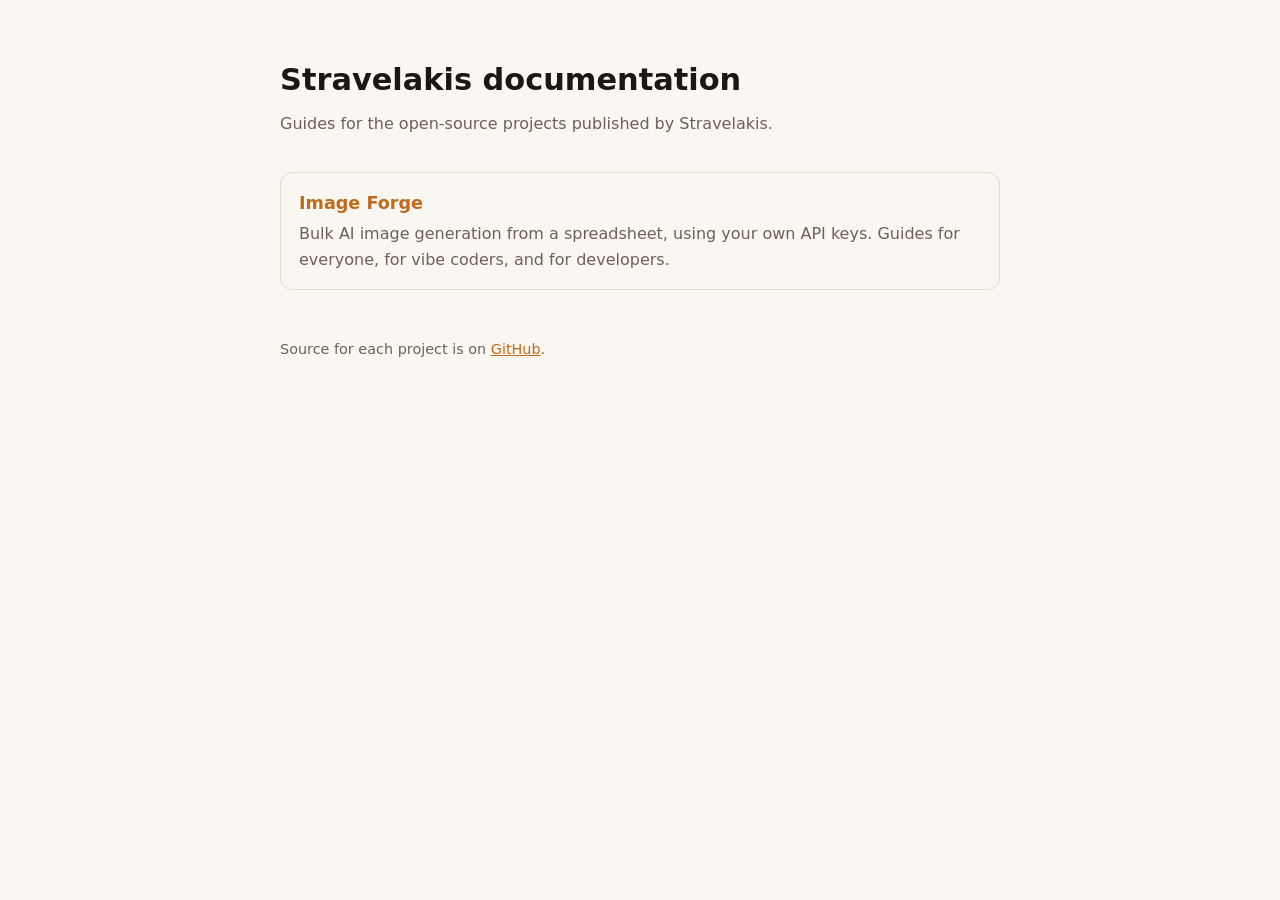
==== index.html @ 4fee91fc "Organisation site: docs.stravelakis.com for every project's documentation Co-Authored-By: Claude Opu" ====
<!doctype html>
<html lang="en">
<head>
  <meta charset="utf-8">
  <meta name="viewport" content="width=device-width, initial-scale=1">
  <title>Stravelakis — documentation</title>
  <meta name="description" content="Documentation for Stravelakis open-source projects.">
  <style>
    :root { color-scheme: light dark; --ink:#1b1712; --paper:#faf7f2; --line:#e3dccf; --accent:#c26a1c; --muted:#6b6254; }
    @media (prefers-color-scheme: dark) { :root { --ink:#efe7da; --paper:#15120e; --line:#2e2820; --accent:#f2a33c; --muted:#a39884; } }
    body { margin:0; font:16px/1.6 system-ui, -apple-system, "Segoe UI", sans-serif; color:var(--ink); background:var(--paper); }
    main { max-width:720px; margin:0 auto; padding:56px 22px 80px; }
    h1 { font-size:1.9rem; margin:0 0 6px; }
    p.lead { color:var(--muted); margin:0 0 36px; }
    a { color:var(--accent); }
    ul { list-style:none; padding:0; margin:0; }
    li { border:1px solid var(--line); border-radius:12px; padding:16px 18px; margin:0 0 12px; }
    li a.name { font-weight:650; font-size:1.1rem; text-decoration:none; }
    li p { margin:4px 0 0; color:var(--muted); }
    footer { margin-top:48px; color:var(--muted); font-size:.9rem; }
  </style>
</head>
<body>
  <main>
    <h1>Stravelakis documentation</h1>
    <p class="lead">Guides for the open-source projects published by Stravelakis.</p>
    <ul>
      <li>
        <a class="name" href="/image-forge/">Image Forge</a>
        <p>Bulk AI image generation from a spreadsheet, using your own API keys. Guides for everyone, for vibe coders, and for developers.</p>
      </li>
    </ul>
    <footer>Source for each project is on <a href="https://github.com/Stravelakis">GitHub</a>.</footer>
  </main>
</body>
</html>
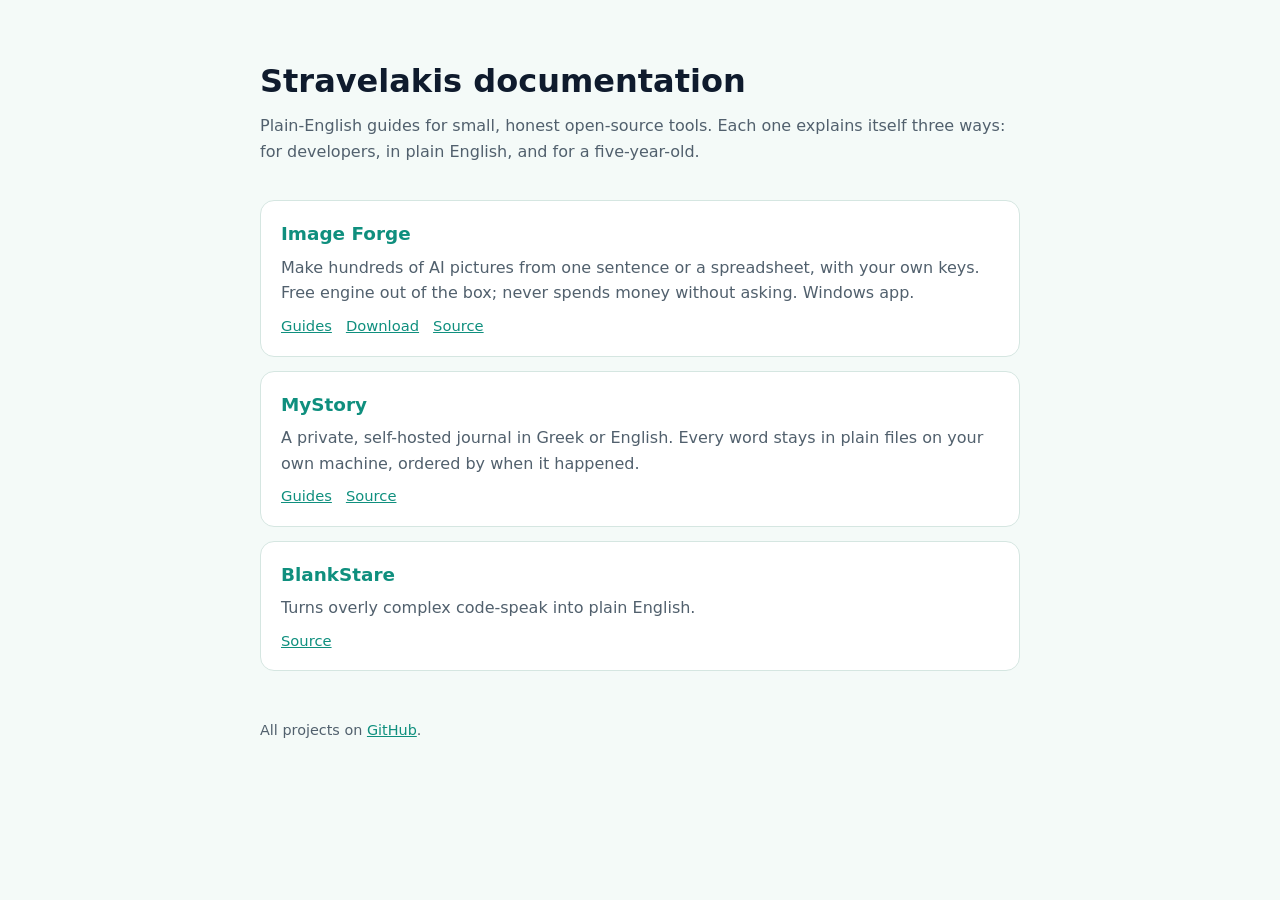
==== commit 76c48bee: "Landing page: every project, share card, favicon, metadata Co-Authored-By: Claude Opus 5.5 <noreply@" ====
--- a/index.html
+++ b/index.html
@@ -3,34 +3,60 @@
 <head>
   <meta charset="utf-8">
   <meta name="viewport" content="width=device-width, initial-scale=1">
-  <title>Stravelakis — documentation</title>
-  <meta name="description" content="Documentation for Stravelakis open-source projects.">
+  <title>Stravelakis documentation</title>
+  <meta name="description" content="Plain-English guides for the open-source projects published by Stravelakis: Image Forge, MyStory and more.">
+  <link rel="canonical" href="https://docs.stravelakis.com/">
+  <link rel="icon" href="/favicon.svg" type="image/svg+xml">
+  <meta name="theme-color" content="#0f1b2d">
+  <meta property="og:type" content="website">
+  <meta property="og:site_name" content="Stravelakis documentation">
+  <meta property="og:title" content="Stravelakis documentation">
+  <meta property="og:description" content="Plain-English guides for small, honest open-source tools.">
+  <meta property="og:url" content="https://docs.stravelakis.com/">
+  <meta property="og:image" content="https://docs.stravelakis.com/og-image.png">
+  <meta property="og:image:width" content="1200">
+  <meta property="og:image:height" content="630">
+  <meta name="twitter:card" content="summary_large_image">
+  <meta name="twitter:image" content="https://docs.stravelakis.com/og-image.png">
   <style>
-    :root { color-scheme: light dark; --ink:#1b1712; --paper:#faf7f2; --line:#e3dccf; --accent:#c26a1c; --muted:#6b6254; }
-    @media (prefers-color-scheme: dark) { :root { --ink:#efe7da; --paper:#15120e; --line:#2e2820; --accent:#f2a33c; --muted:#a39884; } }
+    :root { color-scheme: light dark; --ink:#0f1b2d; --paper:#f4faf8; --card:#ffffff; --line:#d5e6e1; --accent:#0f8f7e; --muted:#51606d; }
+    @media (prefers-color-scheme: dark) { :root { --ink:#e8f6f3; --paper:#0f1b2d; --card:#14253a; --line:#23405a; --accent:#2dd4bf; --muted:#9fb3c2; } }
     body { margin:0; font:16px/1.6 system-ui, -apple-system, "Segoe UI", sans-serif; color:var(--ink); background:var(--paper); }
-    main { max-width:720px; margin:0 auto; padding:56px 22px 80px; }
-    h1 { font-size:1.9rem; margin:0 0 6px; }
+    main { max-width:760px; margin:0 auto; padding:56px 16px 80px; }
+    h1 { font-size:2rem; margin:0 0 6px; }
     p.lead { color:var(--muted); margin:0 0 36px; }
     a { color:var(--accent); }
     ul { list-style:none; padding:0; margin:0; }
-    li { border:1px solid var(--line); border-radius:12px; padding:16px 18px; margin:0 0 12px; }
-    li a.name { font-weight:650; font-size:1.1rem; text-decoration:none; }
-    li p { margin:4px 0 0; color:var(--muted); }
+    li { background:var(--card); border:1px solid var(--line); border-radius:14px; padding:18px 20px; margin:0 0 14px; }
+    li a.name { font-weight:650; font-size:1.15rem; text-decoration:none; }
+    li p { margin:6px 0 0; color:var(--muted); }
+    li .links { margin-top:8px; font-size:.92rem; }
+    li .links a { margin-right:14px; }
     footer { margin-top:48px; color:var(--muted); font-size:.9rem; }
   </style>
 </head>
 <body>
   <main>
     <h1>Stravelakis documentation</h1>
-    <p class="lead">Guides for the open-source projects published by Stravelakis.</p>
+    <p class="lead">Plain-English guides for small, honest open-source tools. Each one explains itself three ways: for developers, in plain English, and for a five-year-old.</p>
     <ul>
       <li>
         <a class="name" href="/image-forge/">Image Forge</a>
-        <p>Bulk AI image generation from a spreadsheet, using your own API keys. Guides for everyone, for vibe coders, and for developers.</p>
+        <p>Make hundreds of AI pictures from one sentence or a spreadsheet, with your own keys. Free engine out of the box; never spends money without asking. Windows app.</p>
+        <div class="links"><a href="/image-forge/">Guides</a><a href="https://github.com/Stravelakis/image-forge/releases/latest">Download</a><a href="https://github.com/Stravelakis/image-forge">Source</a></div>
+      </li>
+      <li>
+        <a class="name" href="/mystory/">MyStory</a>
+        <p>A private, self-hosted journal in Greek or English. Every word stays in plain files on your own machine, ordered by when it happened.</p>
+        <div class="links"><a href="/mystory/">Guides</a><a href="https://github.com/Stravelakis/mystory">Source</a></div>
+      </li>
+      <li>
+        <a class="name" href="https://github.com/Stravelakis/BlankStare-Dev-English-to-English">BlankStare</a>
+        <p>Turns overly complex code-speak into plain English.</p>
+        <div class="links"><a href="https://github.com/Stravelakis/BlankStare-Dev-English-to-English">Source</a></div>
       </li>
     </ul>
-    <footer>Source for each project is on <a href="https://github.com/Stravelakis">GitHub</a>.</footer>
+    <footer>All projects on <a href="https://github.com/Stravelakis">GitHub</a>.</footer>
   </main>
 </body>
 </html>
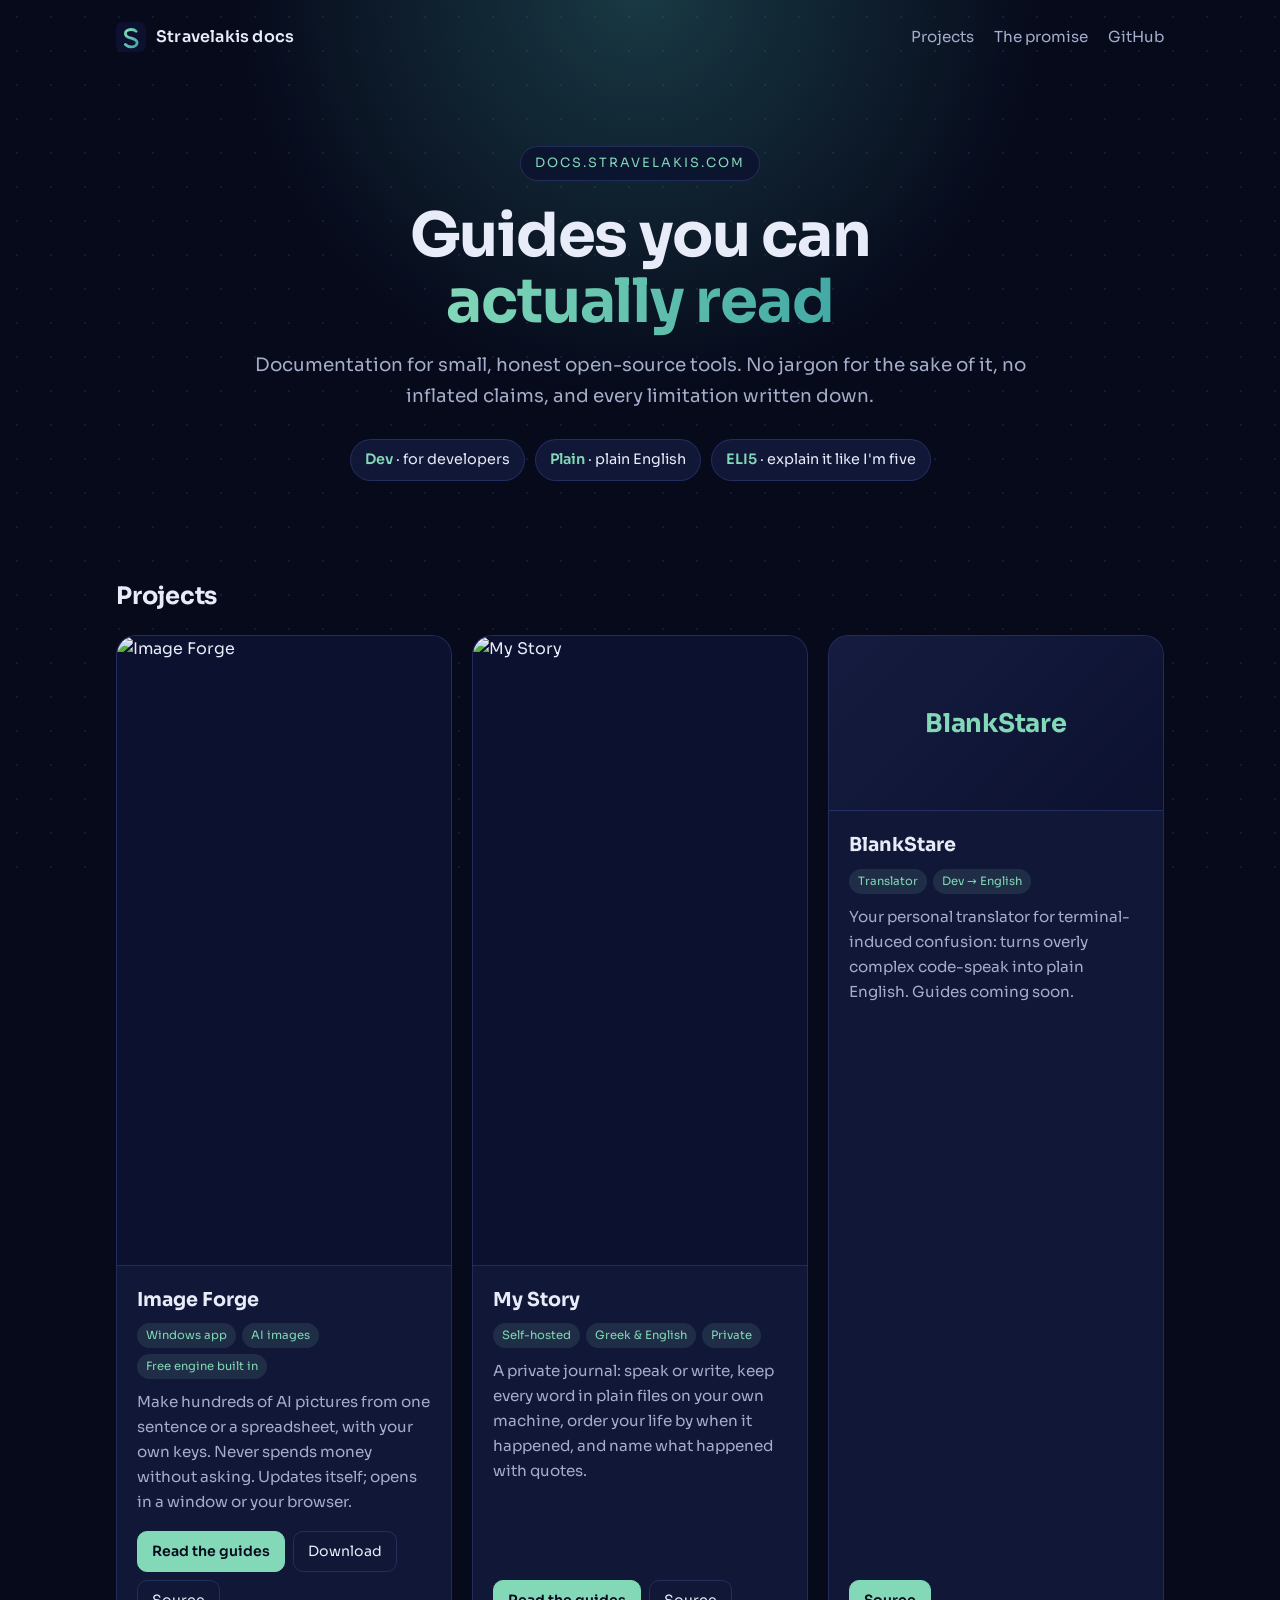
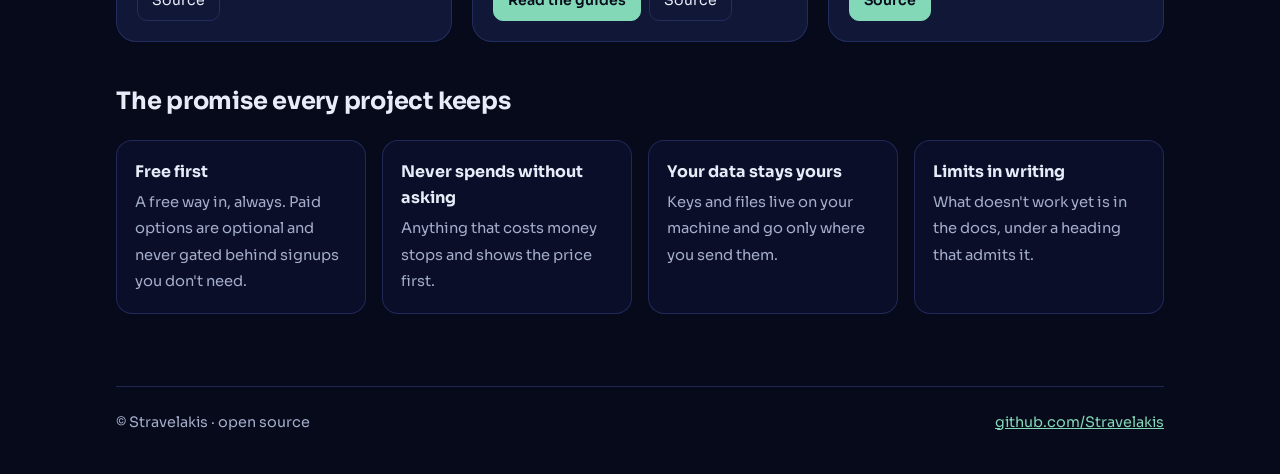
==== commit 6528c46a: "Landing page redesign: docs-theme palette, Sora, dot field, project cards with share images Co-Autho" ====
--- a/index.html
+++ b/index.html
@@ -4,10 +4,11 @@
   <meta charset="utf-8">
   <meta name="viewport" content="width=device-width, initial-scale=1">
   <title>Stravelakis documentation</title>
-  <meta name="description" content="Plain-English guides for the open-source projects published by Stravelakis: Image Forge, MyStory and more.">
+  <meta name="description" content="Plain-English guides for small, honest open-source tools by Stravelakis: Image Forge, My Story and BlankStare. Every guide in three reading levels.">
   <link rel="canonical" href="https://docs.stravelakis.com/">
   <link rel="icon" href="/favicon.svg" type="image/svg+xml">
-  <meta name="theme-color" content="#0f1b2d">
+  <meta name="theme-color" content="#070a1b">
+  <meta name="author" content="Stravelakis">
   <meta property="og:type" content="website">
   <meta property="og:site_name" content="Stravelakis documentation">
   <meta property="og:title" content="Stravelakis documentation">
@@ -16,47 +17,188 @@
   <meta property="og:image" content="https://docs.stravelakis.com/og-image.png">
   <meta property="og:image:width" content="1200">
   <meta property="og:image:height" content="630">
+  <meta property="og:image:alt" content="Stravelakis documentation: plain-English guides for small, honest open-source tools">
   <meta name="twitter:card" content="summary_large_image">
+  <meta name="twitter:title" content="Stravelakis documentation">
+  <meta name="twitter:description" content="Plain-English guides for small, honest open-source tools.">
   <meta name="twitter:image" content="https://docs.stravelakis.com/og-image.png">
+  <script type="application/ld+json">
+  {"@context":"https://schema.org","@type":"WebSite","name":"Stravelakis documentation","url":"https://docs.stravelakis.com/","publisher":{"@type":"Person","name":"Stravelakis","url":"https://github.com/Stravelakis"}}
+  </script>
+  <link rel="preconnect" href="https://fonts.googleapis.com">
+  <link rel="preconnect" href="https://fonts.gstatic.com" crossorigin>
+  <link href="https://fonts.googleapis.com/css2?family=Sora:wght@400;500;600;700&display=swap" rel="stylesheet">
   <style>
-    :root { color-scheme: light dark; --ink:#0f1b2d; --paper:#f4faf8; --card:#ffffff; --line:#d5e6e1; --accent:#0f8f7e; --muted:#51606d; }
-    @media (prefers-color-scheme: dark) { :root { --ink:#e8f6f3; --paper:#0f1b2d; --card:#14253a; --line:#23405a; --accent:#2dd4bf; --muted:#9fb3c2; } }
-    body { margin:0; font:16px/1.6 system-ui, -apple-system, "Segoe UI", sans-serif; color:var(--ink); background:var(--paper); }
-    main { max-width:760px; margin:0 auto; padding:56px 16px 80px; }
-    h1 { font-size:2rem; margin:0 0 6px; }
-    p.lead { color:var(--muted); margin:0 0 36px; }
+    :root {
+      --navy-950:#070a1b; --navy-900:#0c1130; --navy-800:#151c3f; --navy-500:#344080;
+      --teal-500:#42a9a4; --mint-400:#82d8b7;
+      --bg:var(--navy-950); --text:#e8ecf8; --dim:#a4adca;
+      --surface:color-mix(in srgb, var(--navy-800) 78%, transparent);
+      --border:color-mix(in srgb, var(--navy-500) 55%, transparent);
+      --accent:var(--mint-400);
+      --ease:cubic-bezier(.22,1,.36,1);
+      color-scheme: dark;
+    }
+    *,*::before,*::after { box-sizing:border-box; }
+    html,body { margin:0; }
+    body { background:var(--bg); color:var(--text); font:16px/1.65 "Sora", system-ui, -apple-system, "Segoe UI", sans-serif; -webkit-font-smoothing:antialiased; overflow-x:hidden; }
     a { color:var(--accent); }
-    ul { list-style:none; padding:0; margin:0; }
-    li { background:var(--card); border:1px solid var(--line); border-radius:14px; padding:18px 20px; margin:0 0 14px; }
-    li a.name { font-weight:650; font-size:1.15rem; text-decoration:none; }
-    li p { margin:6px 0 0; color:var(--muted); }
-    li .links { margin-top:8px; font-size:.92rem; }
-    li .links a { margin-right:14px; }
-    footer { margin-top:48px; color:var(--muted); font-size:.9rem; }
+    #dots { position:fixed; inset:0; width:100%; height:100%; z-index:0; pointer-events:none; }
+    .glow { position:fixed; width:820px; height:820px; left:50%; top:-420px; transform:translateX(-50%); background:radial-gradient(closest-side, color-mix(in srgb, var(--teal-500) 30%, transparent), transparent); z-index:0; pointer-events:none; }
+    .wrap { position:relative; z-index:1; max-width:1080px; margin:0 auto; padding:0 16px; }
+    header.top { display:flex; align-items:center; justify-content:space-between; padding:22px 0; }
+    .brand { display:flex; align-items:center; gap:10px; color:var(--text); text-decoration:none; font-weight:600; letter-spacing:.2px; }
+    .brand img { width:30px; height:30px; }
+    .top nav a { color:var(--dim); text-decoration:none; margin-left:20px; font-size:.95rem; }
+    .top nav a:hover { color:var(--text); }
+
+    .hero { text-align:center; padding:72px 0 56px; }
+    .eyebrow { display:inline-block; padding:6px 14px; border:1px solid var(--border); border-radius:999px; color:var(--accent); font-size:.8rem; letter-spacing:2px; text-transform:uppercase; background:color-mix(in srgb, var(--navy-900) 70%, transparent); }
+    h1 { font-size:clamp(2.2rem, 6vw, 3.8rem); line-height:1.08; margin:22px auto 16px; max-width:15ch; font-weight:700; letter-spacing:-.02em; }
+    h1 span { background:linear-gradient(90deg, var(--mint-400), var(--teal-500)); -webkit-background-clip:text; background-clip:text; color:transparent; }
+    .lead { color:var(--dim); font-size:1.15rem; max-width:60ch; margin:0 auto; }
+    .levels { display:flex; justify-content:center; flex-wrap:wrap; gap:10px; margin-top:28px; }
+    .levels span { padding:8px 14px; border-radius:999px; background:var(--surface); border:1px solid var(--border); font-size:.9rem; }
+    .levels b { color:var(--accent); font-weight:600; }
+
+    h2 { font-size:1.5rem; margin:40px 0 18px; letter-spacing:-.01em; }
+    .grid { display:grid; grid-template-columns:repeat(auto-fill, minmax(300px, 1fr)); gap:20px; }
+    .card { display:flex; flex-direction:column; background:var(--surface); border:1px solid var(--border); border-radius:20px; overflow:hidden; backdrop-filter:blur(6px); transition:transform .35s var(--ease), border-color .35s var(--ease), box-shadow .35s var(--ease); }
+    .card:hover { transform:translateY(-4px); border-color:color-mix(in srgb, var(--mint-400) 55%, transparent); box-shadow:0 18px 50px -20px color-mix(in srgb, var(--mint-400) 35%, transparent); }
+    .card .shot { aspect-ratio:1200/630; width:100%; display:block; object-fit:cover; background:var(--navy-900); border-bottom:1px solid var(--border); }
+    .card .ph { aspect-ratio:1200/630; display:grid; place-items:center; background:linear-gradient(135deg, var(--navy-800), var(--navy-900)); border-bottom:1px solid var(--border); font-size:1.6rem; font-weight:700; color:var(--accent); letter-spacing:-.01em; }
+    .card .body { padding:18px 20px 20px; display:flex; flex-direction:column; flex:1; }
+    .card h3 { margin:0; font-size:1.2rem; }
+    .card h3 a { color:var(--text); text-decoration:none; }
+    .card h3 a::after { content:""; position:absolute; inset:0; }
+    .card { position:relative; }
+    .tags { display:flex; flex-wrap:wrap; gap:6px; margin:8px 0 10px; }
+    .tags span { font-size:.72rem; padding:3px 9px; border-radius:999px; background:color-mix(in srgb, var(--mint-400) 12%, transparent); color:var(--accent); }
+    .card p { color:var(--dim); margin:0 0 16px; font-size:.95rem; flex:1; }
+    .links { display:flex; flex-wrap:wrap; gap:8px; position:relative; z-index:2; }
+    .btn { display:inline-block; padding:8px 14px; border-radius:10px; font-size:.88rem; text-decoration:none; border:1px solid var(--border); color:var(--text); transition:background .2s, border-color .2s; }
+    .btn:hover { border-color:var(--accent); }
+    .btn.primary { background:var(--accent); color:var(--navy-950); border-color:var(--accent); font-weight:600; }
+    .btn.primary:hover { background:#9be6c7; }
+
+    .promises { display:grid; grid-template-columns:repeat(auto-fit, minmax(220px, 1fr)); gap:16px; margin-top:8px; }
+    .promise { padding:18px; border-radius:16px; border:1px solid var(--border); background:color-mix(in srgb, var(--navy-900) 70%, transparent); }
+    .promise b { display:block; margin-bottom:4px; }
+    .promise span { color:var(--dim); font-size:.92rem; }
+
+    footer { margin:72px 0 40px; padding-top:24px; border-top:1px solid var(--border); color:var(--dim); font-size:.9rem; display:flex; justify-content:space-between; flex-wrap:wrap; gap:10px; }
+    @media (max-width:560px) { .top nav a:not(:last-child) { display:none; } .hero { padding:48px 0 36px; } }
+    @media (prefers-reduced-motion: reduce) { .card { transition:none; } .card:hover { transform:none; } }
   </style>
 </head>
 <body>
-  <main>
-    <h1>Stravelakis documentation</h1>
-    <p class="lead">Plain-English guides for small, honest open-source tools. Each one explains itself three ways: for developers, in plain English, and for a five-year-old.</p>
-    <ul>
-      <li>
-        <a class="name" href="/image-forge/">Image Forge</a>
-        <p>Make hundreds of AI pictures from one sentence or a spreadsheet, with your own keys. Free engine out of the box; never spends money without asking. Windows app.</p>
-        <div class="links"><a href="/image-forge/">Guides</a><a href="https://github.com/Stravelakis/image-forge/releases/latest">Download</a><a href="https://github.com/Stravelakis/image-forge">Source</a></div>
-      </li>
-      <li>
-        <a class="name" href="/mystory/">MyStory</a>
-        <p>A private, self-hosted journal in Greek or English. Every word stays in plain files on your own machine, ordered by when it happened.</p>
-        <div class="links"><a href="/mystory/">Guides</a><a href="https://github.com/Stravelakis/mystory">Source</a></div>
-      </li>
-      <li>
-        <a class="name" href="https://github.com/Stravelakis/BlankStare-Dev-English-to-English">BlankStare</a>
-        <p>Turns overly complex code-speak into plain English.</p>
-        <div class="links"><a href="https://github.com/Stravelakis/BlankStare-Dev-English-to-English">Source</a></div>
-      </li>
-    </ul>
-    <footer>All projects on <a href="https://github.com/Stravelakis">GitHub</a>.</footer>
-  </main>
+  <canvas id="dots" aria-hidden="true"></canvas>
+  <div class="glow" aria-hidden="true"></div>
+  <div class="wrap">
+    <header class="top">
+      <a class="brand" href="/"><img src="/favicon.svg" alt="">Stravelakis docs</a>
+      <nav><a href="#projects">Projects</a><a href="#promise">The promise</a><a href="https://github.com/Stravelakis">GitHub</a></nav>
+    </header>
+
+    <section class="hero">
+      <span class="eyebrow">docs.stravelakis.com</span>
+      <h1>Guides you can <span>actually read</span></h1>
+      <p class="lead">Documentation for small, honest open-source tools. No jargon for the sake of it, no inflated claims, and every limitation written down.</p>
+      <div class="levels" aria-label="Every guide comes in three reading levels">
+        <span><b>Dev</b> · for developers</span>
+        <span><b>Plain</b> · plain English</span>
+        <span><b>ELI5</b> · explain it like I'm five</span>
+      </div>
+    </section>
+
+    <section id="projects">
+      <h2>Projects</h2>
+      <div class="grid">
+        <article class="card">
+          <img class="shot" src="/image-forge/og-image.png" alt="Image Forge" loading="lazy" width="1200" height="630">
+          <div class="body">
+            <h3><a href="/image-forge/">Image Forge</a></h3>
+            <div class="tags"><span>Windows app</span><span>AI images</span><span>Free engine built in</span></div>
+            <p>Make hundreds of AI pictures from one sentence or a spreadsheet, with your own keys. Never spends money without asking. Updates itself; opens in a window or your browser.</p>
+            <div class="links">
+              <a class="btn primary" href="/image-forge/">Read the guides</a>
+              <a class="btn" href="https://github.com/Stravelakis/image-forge/releases/latest">Download</a>
+              <a class="btn" href="https://github.com/Stravelakis/image-forge">Source</a>
+            </div>
+          </div>
+        </article>
+        <article class="card">
+          <img class="shot" src="/mystory/og-image.png" alt="My Story" loading="lazy" width="1200" height="630">
+          <div class="body">
+            <h3><a href="/mystory/">My Story</a></h3>
+            <div class="tags"><span>Self-hosted</span><span>Greek &amp; English</span><span>Private</span></div>
+            <p>A private journal: speak or write, keep every word in plain files on your own machine, order your life by when it happened, and name what happened with quotes.</p>
+            <div class="links">
+              <a class="btn primary" href="/mystory/">Read the guides</a>
+              <a class="btn" href="https://github.com/Stravelakis/mystory">Source</a>
+            </div>
+          </div>
+        </article>
+        <article class="card">
+          <div class="ph" aria-hidden="true">BlankStare</div>
+          <div class="body">
+            <h3><a href="https://github.com/Stravelakis/BlankStare-Dev-English-to-English">BlankStare</a></h3>
+            <div class="tags"><span>Translator</span><span>Dev → English</span></div>
+            <p>Your personal translator for terminal-induced confusion: turns overly complex code-speak into plain English. Guides coming soon.</p>
+            <div class="links">
+              <a class="btn primary" href="https://github.com/Stravelakis/BlankStare-Dev-English-to-English">Source</a>
+            </div>
+          </div>
+        </article>
+      </div>
+    </section>
+
+    <section id="promise">
+      <h2>The promise every project keeps</h2>
+      <div class="promises">
+        <div class="promise"><b>Free first</b><span>A free way in, always. Paid options are optional and never gated behind signups you don't need.</span></div>
+        <div class="promise"><b>Never spends without asking</b><span>Anything that costs money stops and shows the price first.</span></div>
+        <div class="promise"><b>Your data stays yours</b><span>Keys and files live on your machine and go only where you send them.</span></div>
+        <div class="promise"><b>Limits in writing</b><span>What doesn't work yet is in the docs, under a heading that admits it.</span></div>
+      </div>
+    </section>
+
+    <footer>
+      <span>© Stravelakis · open source</span>
+      <span><a href="https://github.com/Stravelakis">github.com/Stravelakis</a></span>
+    </footer>
+  </div>
+
+  <script>
+    // A quiet field of dots that drifts toward the pointer. Stops when the
+    // tab is hidden and does nothing at all for reduced-motion readers.
+    (() => {
+      const c = document.getElementById("dots"), x = c.getContext("2d");
+      const still = matchMedia("(prefers-reduced-motion: reduce)").matches;
+      let w, h, dpr, pts = [], mx = -1e4, my = -1e4, raf;
+      const size = () => {
+        dpr = Math.min(devicePixelRatio || 1, 2);
+        w = c.width = innerWidth * dpr; h = c.height = innerHeight * dpr;
+        pts = []; const gap = 34 * dpr;
+        for (let y = gap / 2; y < h; y += gap) for (let X = gap / 2; X < w; X += gap) pts.push({ x: X, y, ox: X, oy: y });
+      };
+      const draw = () => {
+        x.clearRect(0, 0, w, h);
+        for (const p of pts) {
+          const dx = mx - p.ox, dy = my - p.oy, d = Math.hypot(dx, dy), r = 160 * dpr;
+          const k = d < r ? (1 - d / r) : 0;
+          p.x += (p.ox + dx * k * 0.18 - p.x) * 0.12; p.y += (p.oy + dy * k * 0.18 - p.y) * 0.12;
+          x.fillStyle = k ? `rgba(130,216,183,${0.18 + k * 0.6})` : "rgba(125,137,214,0.16)";
+          x.beginPath(); x.arc(p.x, p.y, (1.1 + k * 1.6) * dpr, 0, 6.283); x.fill();
+        }
+        if (!still) raf = requestAnimationFrame(draw);
+      };
+      addEventListener("resize", () => { size(); if (still) draw(); });
+      addEventListener("pointermove", (e) => { mx = e.clientX * dpr; my = e.clientY * dpr; });
+      addEventListener("pointerleave", () => { mx = my = -1e4; });
+      document.addEventListener("visibilitychange", () => { cancelAnimationFrame(raf); if (!document.hidden && !still) draw(); });
+      size(); draw();
+    })();
+  </script>
 </body>
 </html>
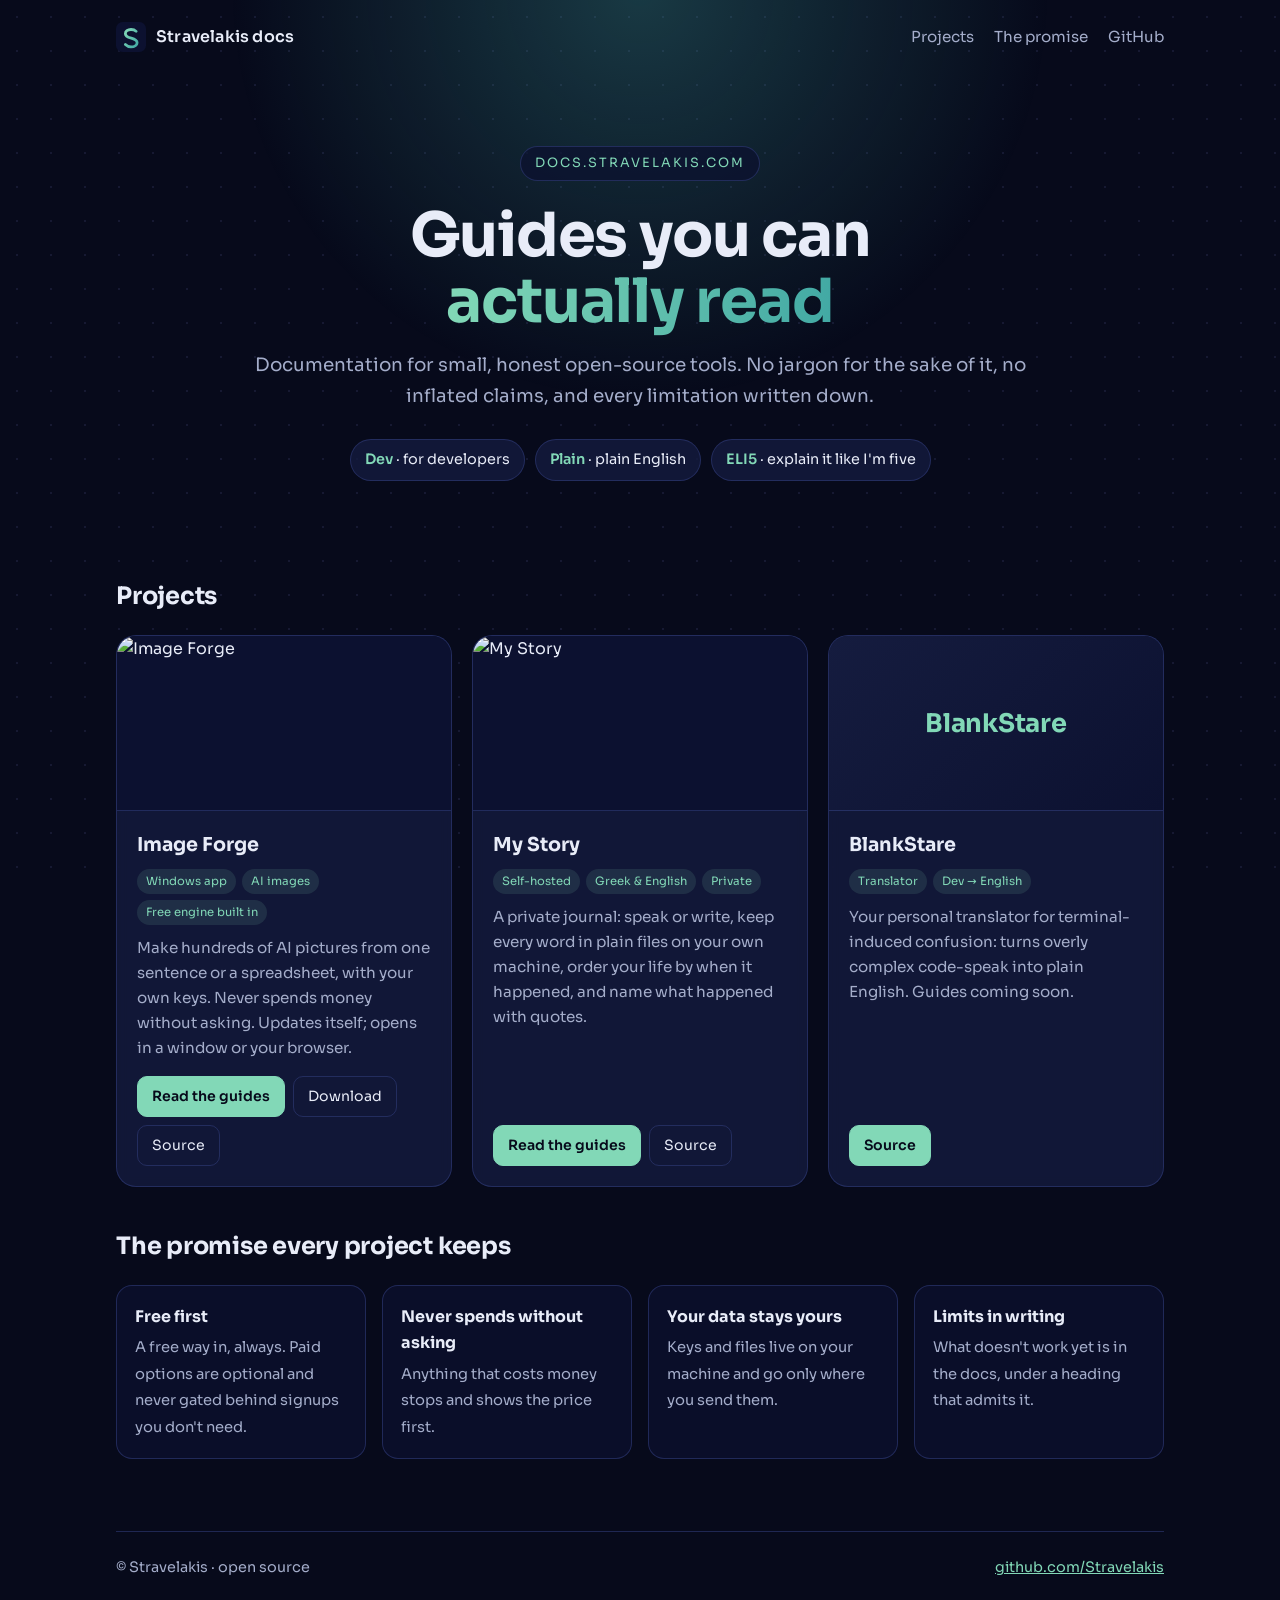
==== commit 153de5fd: "Card images: keep their shape Co-Authored-By: Claude Opus 5.5 <noreply@anthropic.com>" ====
--- a/index.html
+++ b/index.html
@@ -65,7 +65,7 @@
     .grid { display:grid; grid-template-columns:repeat(auto-fill, minmax(300px, 1fr)); gap:20px; }
     .card { display:flex; flex-direction:column; background:var(--surface); border:1px solid var(--border); border-radius:20px; overflow:hidden; backdrop-filter:blur(6px); transition:transform .35s var(--ease), border-color .35s var(--ease), box-shadow .35s var(--ease); }
     .card:hover { transform:translateY(-4px); border-color:color-mix(in srgb, var(--mint-400) 55%, transparent); box-shadow:0 18px 50px -20px color-mix(in srgb, var(--mint-400) 35%, transparent); }
-    .card .shot { aspect-ratio:1200/630; width:100%; display:block; object-fit:cover; background:var(--navy-900); border-bottom:1px solid var(--border); }
+    .card .shot { aspect-ratio:1200/630; width:100%; height:auto; display:block; object-fit:cover; background:var(--navy-900); border-bottom:1px solid var(--border); }
     .card .ph { aspect-ratio:1200/630; display:grid; place-items:center; background:linear-gradient(135deg, var(--navy-800), var(--navy-900)); border-bottom:1px solid var(--border); font-size:1.6rem; font-weight:700; color:var(--accent); letter-spacing:-.01em; }
     .card .body { padding:18px 20px 20px; display:flex; flex-direction:column; flex:1; }
     .card h3 { margin:0; font-size:1.2rem; }
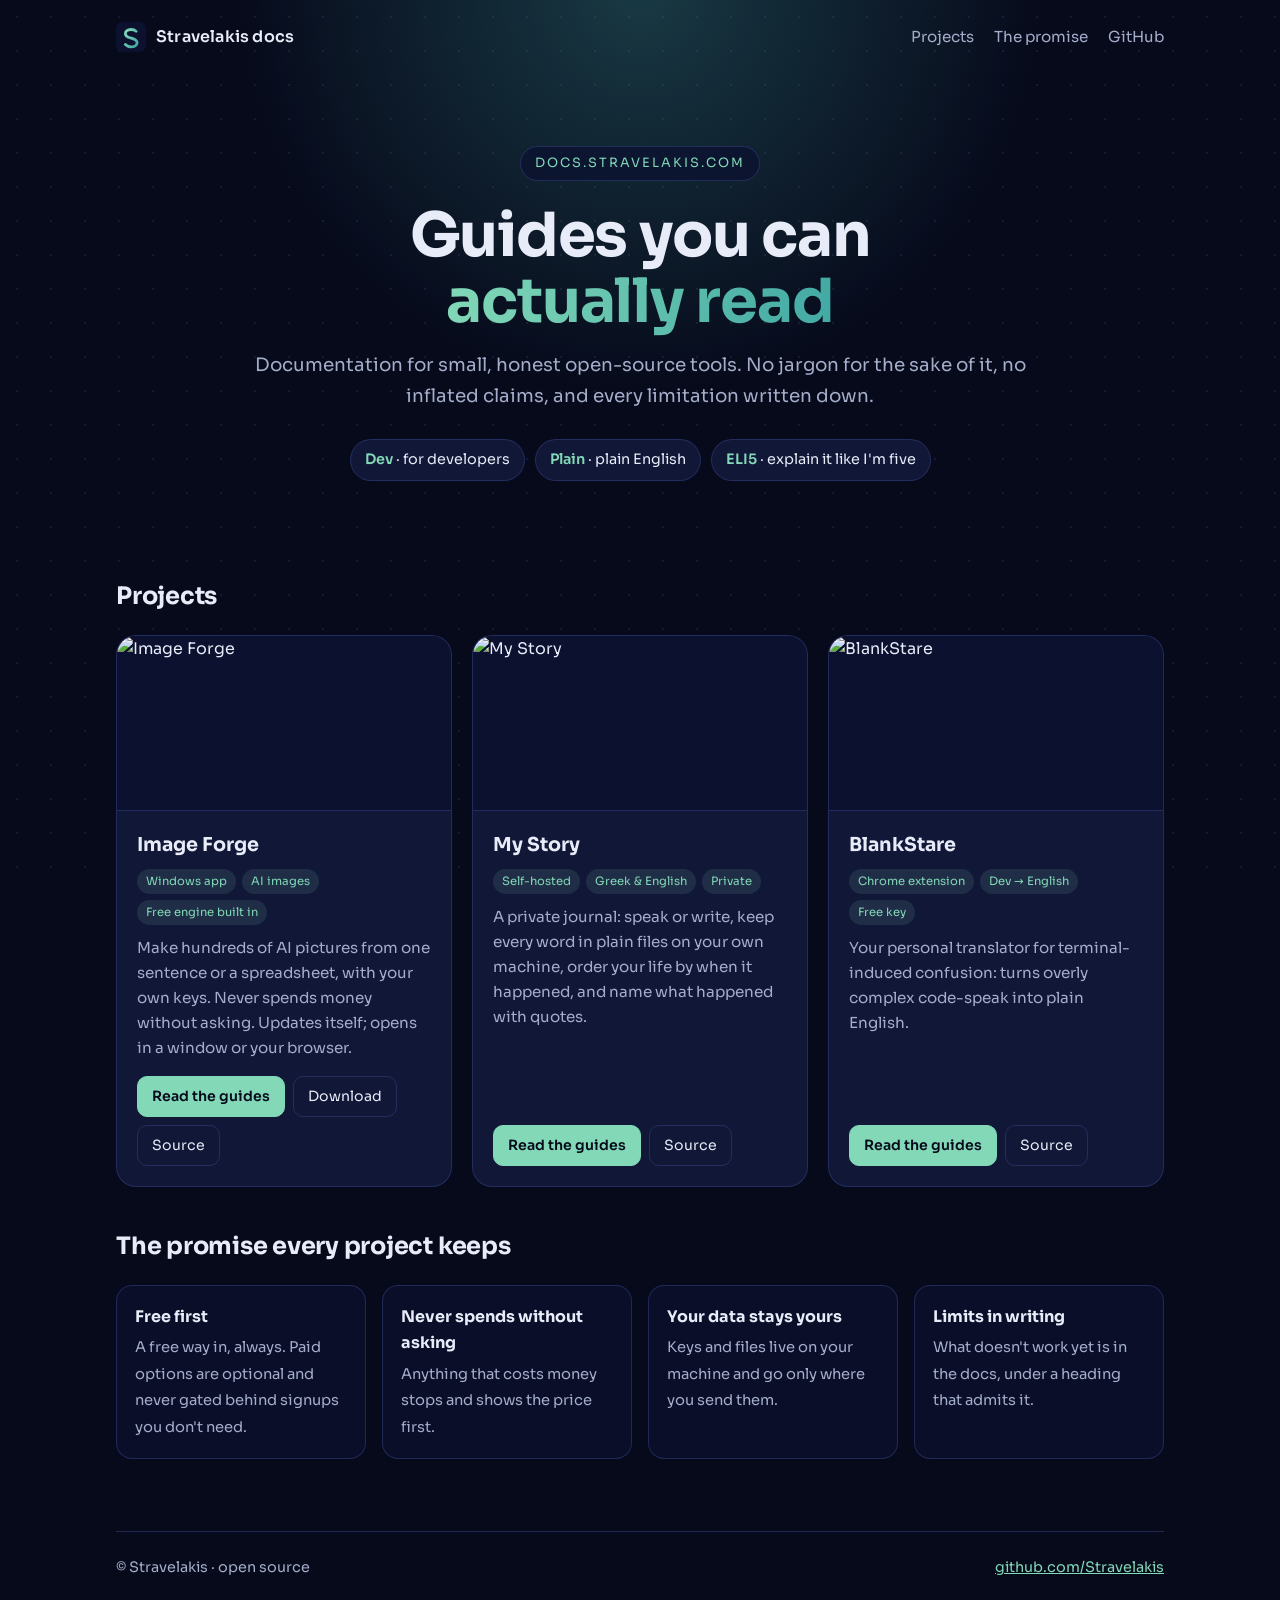
==== commit d2f7fd00: "BlankStare now has guides: link them, show its share card Co-Authored-By: Claude Opus 5.5 <noreply@a" ====
--- a/index.html
+++ b/index.html
@@ -140,13 +140,14 @@
           </div>
         </article>
         <article class="card">
-          <div class="ph" aria-hidden="true">BlankStare</div>
+          <img class="shot" src="/BlankStare-Dev-English-to-English/og-image.png" alt="BlankStare" loading="lazy" width="1200" height="630">
           <div class="body">
-            <h3><a href="https://github.com/Stravelakis/BlankStare-Dev-English-to-English">BlankStare</a></h3>
-            <div class="tags"><span>Translator</span><span>Dev → English</span></div>
-            <p>Your personal translator for terminal-induced confusion: turns overly complex code-speak into plain English. Guides coming soon.</p>
+            <h3><a href="/BlankStare-Dev-English-to-English/">BlankStare</a></h3>
+            <div class="tags"><span>Chrome extension</span><span>Dev → English</span><span>Free key</span></div>
+            <p>Your personal translator for terminal-induced confusion: turns overly complex code-speak into plain English.</p>
             <div class="links">
-              <a class="btn primary" href="https://github.com/Stravelakis/BlankStare-Dev-English-to-English">Source</a>
+              <a class="btn primary" href="/BlankStare-Dev-English-to-English/">Read the guides</a>
+              <a class="btn" href="https://github.com/Stravelakis/BlankStare-Dev-English-to-English">Source</a>
             </div>
           </div>
         </article>
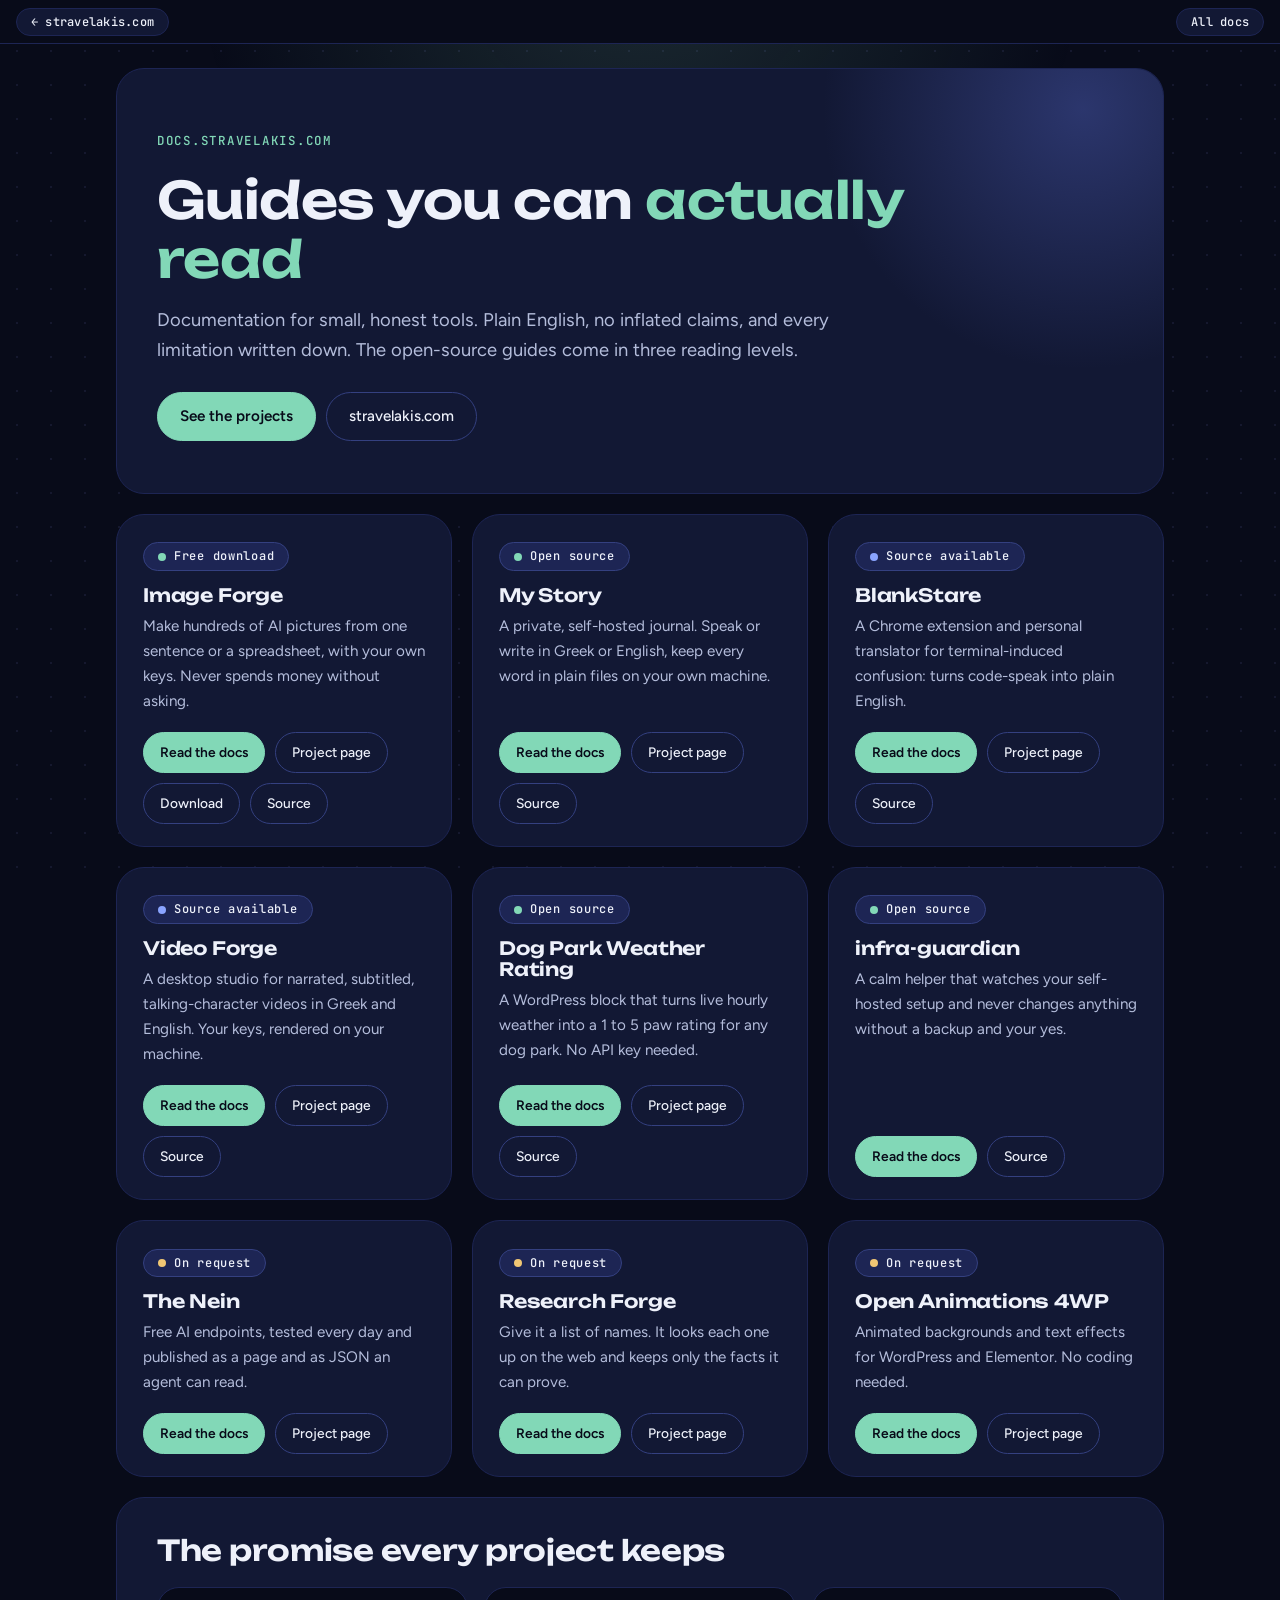
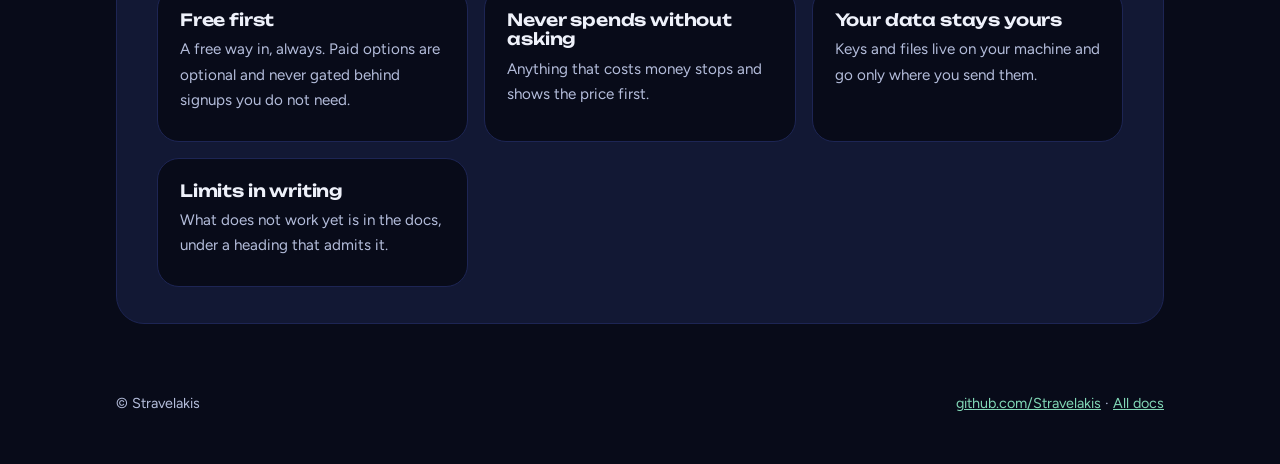
==== commit b275d0d0: "docs: brand front page, docs-only pages for The Nein, Research Forge, Open Animations 4WP Co-Authore" ====
--- a/index.html
+++ b/index.html
@@ -1,205 +1,139 @@
 <!doctype html>
 <html lang="en">
 <head>
-  <meta charset="utf-8">
-  <meta name="viewport" content="width=device-width, initial-scale=1">
-  <title>Stravelakis documentation</title>
-  <meta name="description" content="Plain-English guides for small, honest open-source tools by Stravelakis: Image Forge, My Story and BlankStare. Every guide in three reading levels.">
-  <link rel="canonical" href="https://docs.stravelakis.com/">
-  <link rel="icon" href="/favicon.svg" type="image/svg+xml">
-  <meta name="theme-color" content="#070a1b">
-  <meta name="author" content="Stravelakis">
-  <meta property="og:type" content="website">
-  <meta property="og:site_name" content="Stravelakis documentation">
-  <meta property="og:title" content="Stravelakis documentation">
-  <meta property="og:description" content="Plain-English guides for small, honest open-source tools.">
-  <meta property="og:url" content="https://docs.stravelakis.com/">
-  <meta property="og:image" content="https://docs.stravelakis.com/og-image.png">
-  <meta property="og:image:width" content="1200">
-  <meta property="og:image:height" content="630">
-  <meta property="og:image:alt" content="Stravelakis documentation: plain-English guides for small, honest open-source tools">
-  <meta name="twitter:card" content="summary_large_image">
-  <meta name="twitter:title" content="Stravelakis documentation">
-  <meta name="twitter:description" content="Plain-English guides for small, honest open-source tools.">
-  <meta name="twitter:image" content="https://docs.stravelakis.com/og-image.png">
-  <script type="application/ld+json">
-  {"@context":"https://schema.org","@type":"WebSite","name":"Stravelakis documentation","url":"https://docs.stravelakis.com/","publisher":{"@type":"Person","name":"Stravelakis","url":"https://github.com/Stravelakis"}}
-  </script>
-  <link rel="preconnect" href="https://fonts.googleapis.com">
-  <link rel="preconnect" href="https://fonts.gstatic.com" crossorigin>
-  <link href="https://fonts.googleapis.com/css2?family=Sora:wght@400;500;600;700&display=swap" rel="stylesheet">
-  <style>
-    :root {
-      --navy-950:#070a1b; --navy-900:#0c1130; --navy-800:#151c3f; --navy-500:#344080;
-      --teal-500:#42a9a4; --mint-400:#82d8b7;
-      --bg:var(--navy-950); --text:#e8ecf8; --dim:#a4adca;
-      --surface:color-mix(in srgb, var(--navy-800) 78%, transparent);
-      --border:color-mix(in srgb, var(--navy-500) 55%, transparent);
-      --accent:var(--mint-400);
-      --ease:cubic-bezier(.22,1,.36,1);
-      color-scheme: dark;
-    }
-    *,*::before,*::after { box-sizing:border-box; }
-    html,body { margin:0; }
-    body { background:var(--bg); color:var(--text); font:16px/1.65 "Sora", system-ui, -apple-system, "Segoe UI", sans-serif; -webkit-font-smoothing:antialiased; overflow-x:hidden; }
-    a { color:var(--accent); }
-    #dots { position:fixed; inset:0; width:100%; height:100%; z-index:0; pointer-events:none; }
-    .glow { position:fixed; width:820px; height:820px; left:50%; top:-420px; transform:translateX(-50%); background:radial-gradient(closest-side, color-mix(in srgb, var(--teal-500) 30%, transparent), transparent); z-index:0; pointer-events:none; }
-    .wrap { position:relative; z-index:1; max-width:1080px; margin:0 auto; padding:0 16px; }
-    header.top { display:flex; align-items:center; justify-content:space-between; padding:22px 0; }
-    .brand { display:flex; align-items:center; gap:10px; color:var(--text); text-decoration:none; font-weight:600; letter-spacing:.2px; }
-    .brand img { width:30px; height:30px; }
-    .top nav a { color:var(--dim); text-decoration:none; margin-left:20px; font-size:.95rem; }
-    .top nav a:hover { color:var(--text); }
-
-    .hero { text-align:center; padding:72px 0 56px; }
-    .eyebrow { display:inline-block; padding:6px 14px; border:1px solid var(--border); border-radius:999px; color:var(--accent); font-size:.8rem; letter-spacing:2px; text-transform:uppercase; background:color-mix(in srgb, var(--navy-900) 70%, transparent); }
-    h1 { font-size:clamp(2.2rem, 6vw, 3.8rem); line-height:1.08; margin:22px auto 16px; max-width:15ch; font-weight:700; letter-spacing:-.02em; }
-    h1 span { background:linear-gradient(90deg, var(--mint-400), var(--teal-500)); -webkit-background-clip:text; background-clip:text; color:transparent; }
-    .lead { color:var(--dim); font-size:1.15rem; max-width:60ch; margin:0 auto; }
-    .levels { display:flex; justify-content:center; flex-wrap:wrap; gap:10px; margin-top:28px; }
-    .levels span { padding:8px 14px; border-radius:999px; background:var(--surface); border:1px solid var(--border); font-size:.9rem; }
-    .levels b { color:var(--accent); font-weight:600; }
-
-    h2 { font-size:1.5rem; margin:40px 0 18px; letter-spacing:-.01em; }
-    .grid { display:grid; grid-template-columns:repeat(auto-fill, minmax(300px, 1fr)); gap:20px; }
-    .card { display:flex; flex-direction:column; background:var(--surface); border:1px solid var(--border); border-radius:20px; overflow:hidden; backdrop-filter:blur(6px); transition:transform .35s var(--ease), border-color .35s var(--ease), box-shadow .35s var(--ease); }
-    .card:hover { transform:translateY(-4px); border-color:color-mix(in srgb, var(--mint-400) 55%, transparent); box-shadow:0 18px 50px -20px color-mix(in srgb, var(--mint-400) 35%, transparent); }
-    .card .shot { aspect-ratio:1200/630; width:100%; height:auto; display:block; object-fit:cover; background:var(--navy-900); border-bottom:1px solid var(--border); }
-    .card .ph { aspect-ratio:1200/630; display:grid; place-items:center; background:linear-gradient(135deg, var(--navy-800), var(--navy-900)); border-bottom:1px solid var(--border); font-size:1.6rem; font-weight:700; color:var(--accent); letter-spacing:-.01em; }
-    .card .body { padding:18px 20px 20px; display:flex; flex-direction:column; flex:1; }
-    .card h3 { margin:0; font-size:1.2rem; }
-    .card h3 a { color:var(--text); text-decoration:none; }
-    .card h3 a::after { content:""; position:absolute; inset:0; }
-    .card { position:relative; }
-    .tags { display:flex; flex-wrap:wrap; gap:6px; margin:8px 0 10px; }
-    .tags span { font-size:.72rem; padding:3px 9px; border-radius:999px; background:color-mix(in srgb, var(--mint-400) 12%, transparent); color:var(--accent); }
-    .card p { color:var(--dim); margin:0 0 16px; font-size:.95rem; flex:1; }
-    .links { display:flex; flex-wrap:wrap; gap:8px; position:relative; z-index:2; }
-    .btn { display:inline-block; padding:8px 14px; border-radius:10px; font-size:.88rem; text-decoration:none; border:1px solid var(--border); color:var(--text); transition:background .2s, border-color .2s; }
-    .btn:hover { border-color:var(--accent); }
-    .btn.primary { background:var(--accent); color:var(--navy-950); border-color:var(--accent); font-weight:600; }
-    .btn.primary:hover { background:#9be6c7; }
-
-    .promises { display:grid; grid-template-columns:repeat(auto-fit, minmax(220px, 1fr)); gap:16px; margin-top:8px; }
-    .promise { padding:18px; border-radius:16px; border:1px solid var(--border); background:color-mix(in srgb, var(--navy-900) 70%, transparent); }
-    .promise b { display:block; margin-bottom:4px; }
-    .promise span { color:var(--dim); font-size:.92rem; }
-
-    footer { margin:72px 0 40px; padding-top:24px; border-top:1px solid var(--border); color:var(--dim); font-size:.9rem; display:flex; justify-content:space-between; flex-wrap:wrap; gap:10px; }
-    @media (max-width:560px) { .top nav a:not(:last-child) { display:none; } .hero { padding:48px 0 36px; } }
-    @media (prefers-reduced-motion: reduce) { .card { transition:none; } .card:hover { transform:none; } }
-  </style>
+<meta charset="utf-8">
+<meta name="viewport" content="width=device-width, initial-scale=1">
+<title>Stravelakis documentation</title>
+<meta name="description" content="Plain-English guides for small, honest tools by Stravelakis: Image Forge, My Story, BlankStare, Video Forge, Dog Park Weather, infra-guardian, The Nein, Research Forge and Open Animations.">
+<link rel="canonical" href="https://docs.stravelakis.com/">
+<link rel="icon" href="/favicon.svg" type="image/svg+xml">
+<meta name="theme-color" content="#080b19">
+<meta name="author" content="Stravelakis">
+<meta property="og:type" content="website">
+<meta property="og:site_name" content="Stravelakis documentation">
+<meta property="og:title" content="Stravelakis documentation">
+<meta property="og:description" content="Plain-English guides for small, honest tools by Stravelakis: Image Forge, My Story, BlankStare, Video Forge, Dog Park Weather, infra-guardian, The Nein, Research Forge and Open Animations.">
+<meta property="og:url" content="https://docs.stravelakis.com/">
+<meta property="og:image" content="https://docs.stravelakis.com/og-image.png">
+<meta property="og:image:width" content="1200">
+<meta property="og:image:height" content="630">
+<meta property="og:image:alt" content="Stravelakis documentation: plain-English guides for small, honest tools">
+<meta name="twitter:card" content="summary_large_image">
+<meta name="twitter:title" content="Stravelakis documentation">
+<meta name="twitter:description" content="Plain-English guides for small, honest tools by Stravelakis: Image Forge, My Story, BlankStare, Video Forge, Dog Park Weather, infra-guardian, The Nein, Research Forge and Open Animations.">
+<meta name="twitter:image" content="https://docs.stravelakis.com/og-image.png">
+<link rel="preconnect" href="https://fonts.googleapis.com"><link rel="preconnect" href="https://fonts.gstatic.com" crossorigin><link href="https://fonts.googleapis.com/css2?family=Unbounded:wght@500;600;700&family=Figtree:wght@400;500;600&family=JetBrains+Mono:wght@500&display=swap" rel="stylesheet">
+<link rel="stylesheet" href="/docs.css">
+<script type="application/ld+json">{"@context":"https://schema.org","@type":"WebSite","name":"Stravelakis documentation","url":"https://docs.stravelakis.com/","publisher":{"@type":"Person","name":"Stravelakis","url":"https://github.com/Stravelakis"}}</script>
 </head>
 <body>
-  <canvas id="dots" aria-hidden="true"></canvas>
-  <div class="glow" aria-hidden="true"></div>
-  <div class="wrap">
-    <header class="top">
-      <a class="brand" href="/"><img src="/favicon.svg" alt="">Stravelakis docs</a>
-      <nav><a href="#projects">Projects</a><a href="#promise">The promise</a><a href="https://github.com/Stravelakis">GitHub</a></nav>
-    </header>
-
-    <section class="hero">
-      <span class="eyebrow">docs.stravelakis.com</span>
-      <h1>Guides you can <span>actually read</span></h1>
-      <p class="lead">Documentation for small, honest open-source tools. No jargon for the sake of it, no inflated claims, and every limitation written down.</p>
-      <div class="levels" aria-label="Every guide comes in three reading levels">
-        <span><b>Dev</b> · for developers</span>
-        <span><b>Plain</b> · plain English</span>
-        <span><b>ELI5</b> · explain it like I'm five</span>
-      </div>
-    </section>
-
-    <section id="projects">
-      <h2>Projects</h2>
-      <div class="grid">
-        <article class="card">
-          <img class="shot" src="/image-forge/og-image.png" alt="Image Forge" loading="lazy" width="1200" height="630">
-          <div class="body">
-            <h3><a href="/image-forge/">Image Forge</a></h3>
-            <div class="tags"><span>Windows app</span><span>AI images</span><span>Free engine built in</span></div>
-            <p>Make hundreds of AI pictures from one sentence or a spreadsheet, with your own keys. Never spends money without asking. Updates itself; opens in a window or your browser.</p>
-            <div class="links">
-              <a class="btn primary" href="/image-forge/">Read the guides</a>
-              <a class="btn" href="https://github.com/Stravelakis/image-forge/releases/latest">Download</a>
-              <a class="btn" href="https://github.com/Stravelakis/image-forge">Source</a>
-            </div>
-          </div>
-        </article>
-        <article class="card">
-          <img class="shot" src="/mystory/og-image.png" alt="My Story" loading="lazy" width="1200" height="630">
-          <div class="body">
-            <h3><a href="/mystory/">My Story</a></h3>
-            <div class="tags"><span>Self-hosted</span><span>Greek &amp; English</span><span>Private</span></div>
-            <p>A private journal: speak or write, keep every word in plain files on your own machine, order your life by when it happened, and name what happened with quotes.</p>
-            <div class="links">
-              <a class="btn primary" href="/mystory/">Read the guides</a>
-              <a class="btn" href="https://github.com/Stravelakis/mystory">Source</a>
-            </div>
-          </div>
-        </article>
-        <article class="card">
-          <img class="shot" src="/BlankStare-Dev-English-to-English/og-image.png" alt="BlankStare" loading="lazy" width="1200" height="630">
-          <div class="body">
-            <h3><a href="/BlankStare-Dev-English-to-English/">BlankStare</a></h3>
-            <div class="tags"><span>Chrome extension</span><span>Dev → English</span><span>Free key</span></div>
-            <p>Your personal translator for terminal-induced confusion: turns overly complex code-speak into plain English.</p>
-            <div class="links">
-              <a class="btn primary" href="/BlankStare-Dev-English-to-English/">Read the guides</a>
-              <a class="btn" href="https://github.com/Stravelakis/BlankStare-Dev-English-to-English">Source</a>
-            </div>
-          </div>
-        </article>
-      </div>
-    </section>
-
-    <section id="promise">
-      <h2>The promise every project keeps</h2>
-      <div class="promises">
-        <div class="promise"><b>Free first</b><span>A free way in, always. Paid options are optional and never gated behind signups you don't need.</span></div>
-        <div class="promise"><b>Never spends without asking</b><span>Anything that costs money stops and shows the price first.</span></div>
-        <div class="promise"><b>Your data stays yours</b><span>Keys and files live on your machine and go only where you send them.</span></div>
-        <div class="promise"><b>Limits in writing</b><span>What doesn't work yet is in the docs, under a heading that admits it.</span></div>
-      </div>
-    </section>
-
-    <footer>
-      <span>© Stravelakis · open source</span>
-      <span><a href="https://github.com/Stravelakis">github.com/Stravelakis</a></span>
-    </footer>
-  </div>
-
-  <script>
-    // A quiet field of dots that drifts toward the pointer. Stops when the
-    // tab is hidden and does nothing at all for reduced-motion readers.
-    (() => {
-      const c = document.getElementById("dots"), x = c.getContext("2d");
-      const still = matchMedia("(prefers-reduced-motion: reduce)").matches;
-      let w, h, dpr, pts = [], mx = -1e4, my = -1e4, raf;
-      const size = () => {
-        dpr = Math.min(devicePixelRatio || 1, 2);
-        w = c.width = innerWidth * dpr; h = c.height = innerHeight * dpr;
-        pts = []; const gap = 34 * dpr;
-        for (let y = gap / 2; y < h; y += gap) for (let X = gap / 2; X < w; X += gap) pts.push({ x: X, y, ox: X, oy: y });
-      };
-      const draw = () => {
-        x.clearRect(0, 0, w, h);
-        for (const p of pts) {
-          const dx = mx - p.ox, dy = my - p.oy, d = Math.hypot(dx, dy), r = 160 * dpr;
-          const k = d < r ? (1 - d / r) : 0;
-          p.x += (p.ox + dx * k * 0.18 - p.x) * 0.12; p.y += (p.oy + dy * k * 0.18 - p.y) * 0.12;
-          x.fillStyle = k ? `rgba(130,216,183,${0.18 + k * 0.6})` : "rgba(125,137,214,0.16)";
-          x.beginPath(); x.arc(p.x, p.y, (1.1 + k * 1.6) * dpr, 0, 6.283); x.fill();
-        }
-        if (!still) raf = requestAnimationFrame(draw);
-      };
-      addEventListener("resize", () => { size(); if (still) draw(); });
-      addEventListener("pointermove", (e) => { mx = e.clientX * dpr; my = e.clientY * dpr; });
-      addEventListener("pointerleave", () => { mx = my = -1e4; });
-      document.addEventListener("visibilitychange", () => { cancelAnimationFrame(raf); if (!document.hidden && !still) draw(); });
-      size(); draw();
-    })();
-  </script>
+<canvas id="dots" aria-hidden="true"></canvas>
+<div class="glow" aria-hidden="true"></div>
+<nav class="pairing-bar" aria-label="Stravelakis sites"><a class="pairing-link" href="https://stravelakis.com/">&larr; stravelakis.com</a><a class="pairing-link" href="https://docs.stravelakis.com/">All docs</a></nav>
+<main class="wrap">
+<section class="frame hero">
+<span class="label">docs.stravelakis.com</span>
+<h1>Guides you can <em>actually read</em></h1>
+<p class="lead">Documentation for small, honest tools. Plain English, no inflated claims, and every limitation written down. The open-source guides come in three reading levels.</p>
+<div class="btns"><a class="btn primary" href="#projects">See the projects</a><a class="btn" href="https://stravelakis.com/">stravelakis.com</a></div>
+</section>
+<section id="projects">
+<div class="grid">
+<article class="proj">
+<span><span class="pill "><i></i>Free download</span></span>
+<h3><a href="/image-forge/">Image Forge</a></h3>
+<p>Make hundreds of AI pictures from one sentence or a spreadsheet, with your own keys. Never spends money without asking.</p>
+<div class="btns"><a class="btn primary" href="/image-forge/">Read the docs</a><a class="btn" href="https://stravelakis.com/project/image-forge/">Project page</a><a class="btn" href="https://github.com/Stravelakis/image-forge/releases/latest">Download</a><a class="btn" href="https://github.com/Stravelakis/image-forge">Source</a></div>
+</article>
+<article class="proj">
+<span><span class="pill "><i></i>Open source</span></span>
+<h3><a href="/mystory/">My Story</a></h3>
+<p>A private, self-hosted journal. Speak or write in Greek or English, keep every word in plain files on your own machine.</p>
+<div class="btns"><a class="btn primary" href="/mystory/">Read the docs</a><a class="btn" href="https://stravelakis.com/project/my-story/">Project page</a><a class="btn" href="https://github.com/Stravelakis/mystory">Source</a></div>
+</article>
+<article class="proj">
+<span><span class="pill cool"><i></i>Source available</span></span>
+<h3><a href="/BlankStare-Dev-English-to-English/">BlankStare</a></h3>
+<p>A Chrome extension and personal translator for terminal-induced confusion: turns code-speak into plain English.</p>
+<div class="btns"><a class="btn primary" href="/BlankStare-Dev-English-to-English/">Read the docs</a><a class="btn" href="https://stravelakis.com/project/blankstare/">Project page</a><a class="btn" href="https://github.com/Stravelakis/BlankStare-Dev-English-to-English">Source</a></div>
+</article>
+<article class="proj">
+<span><span class="pill cool"><i></i>Source available</span></span>
+<h3><a href="/Video-Forge-BYOK/">Video Forge</a></h3>
+<p>A desktop studio for narrated, subtitled, talking-character videos in Greek and English. Your keys, rendered on your machine.</p>
+<div class="btns"><a class="btn primary" href="/Video-Forge-BYOK/">Read the docs</a><a class="btn" href="https://stravelakis.com/project/video-forge/">Project page</a><a class="btn" href="https://github.com/Stravelakis/Video-Forge-BYOK">Source</a></div>
+</article>
+<article class="proj">
+<span><span class="pill "><i></i>Open source</span></span>
+<h3><a href="/DogPark-Weather-WPPlugin-TELEX/">Dog Park Weather Rating</a></h3>
+<p>A WordPress block that turns live hourly weather into a 1 to 5 paw rating for any dog park. No API key needed.</p>
+<div class="btns"><a class="btn primary" href="/DogPark-Weather-WPPlugin-TELEX/">Read the docs</a><a class="btn" href="https://stravelakis.com/project/dog-park-weather/">Project page</a><a class="btn" href="https://github.com/Stravelakis/DogPark-Weather-WPPlugin-TELEX">Source</a></div>
+</article>
+<article class="proj">
+<span><span class="pill "><i></i>Open source</span></span>
+<h3><a href="/infra-guardian/">infra-guardian</a></h3>
+<p>A calm helper that watches your self-hosted setup and never changes anything without a backup and your yes.</p>
+<div class="btns"><a class="btn primary" href="/infra-guardian/">Read the docs</a><a class="btn" href="https://github.com/Stravelakis/infra-guardian">Source</a></div>
+</article>
+<article class="proj">
+<span><span class="pill warm"><i></i>On request</span></span>
+<h3><a href="/the-nein/">The Nein</a></h3>
+<p>Free AI endpoints, tested every day and published as a page and as JSON an agent can read.</p>
+<div class="btns"><a class="btn primary" href="/the-nein/">Read the docs</a><a class="btn" href="https://stravelakis.com/project/the-nein/">Project page</a></div>
+</article>
+<article class="proj">
+<span><span class="pill warm"><i></i>On request</span></span>
+<h3><a href="/research-forge/">Research Forge</a></h3>
+<p>Give it a list of names. It looks each one up on the web and keeps only the facts it can prove.</p>
+<div class="btns"><a class="btn primary" href="/research-forge/">Read the docs</a><a class="btn" href="https://stravelakis.com/project/research-forge/">Project page</a></div>
+</article>
+<article class="proj">
+<span><span class="pill warm"><i></i>On request</span></span>
+<h3><a href="/open-animations/">Open Animations 4WP</a></h3>
+<p>Animated backgrounds and text effects for WordPress and Elementor. No coding needed.</p>
+<div class="btns"><a class="btn primary" href="/open-animations/">Read the docs</a><a class="btn" href="https://stravelakis.com/project/open-animations/">Project page</a></div>
+</article>
+</div>
+</section>
+<section class="frame" id="promise" style="margin-top:20px">
+<h2>The promise every project keeps</h2>
+<div class="cards">
+<div class="card"><h3>Free first</h3><p>A free way in, always. Paid options are optional and never gated behind signups you do not need.</p></div>
+<div class="card"><h3>Never spends without asking</h3><p>Anything that costs money stops and shows the price first.</p></div>
+<div class="card"><h3>Your data stays yours</h3><p>Keys and files live on your machine and go only where you send them.</p></div>
+<div class="card"><h3>Limits in writing</h3><p>What does not work yet is in the docs, under a heading that admits it.</p></div>
+</div>
+</section>
+</main>
+<footer><span>&copy; Stravelakis</span><span><a href="https://github.com/Stravelakis">github.com/Stravelakis</a> &middot; <a href="https://docs.stravelakis.com/">All docs</a></span></footer>
+<script src="/docs.js" defer></script>
+<script>
+// Portfolio hub (repo standards section 8): every public Stravelakis repo tagged with the
+// GitHub topic "showcase" gets a card here automatically. Cards written by hand above
+// stay as they are; this only adds the missing ones.
+(async () => {
+  const grid = document.querySelector("#projects .grid");
+  const have = new Set([...grid.querySelectorAll('a[href*="github.com/Stravelakis/"]')]
+    .map((a) => a.href.split("github.com/Stravelakis/")[1].split(/[/?#]/)[0].toLowerCase()));
+  const esc = (t) => String(t ?? "").replace(/[&<>"']/g, (c) => ({ "&": "&amp;", "<": "&lt;", ">": "&gt;", '"': "&quot;", "'": "&#39;" })[c]);
+  try {
+    const res = await fetch("https://api.github.com/search/repositories?q=org:Stravelakis+topic:showcase+is:public&sort=updated&per_page=50", { headers: { Accept: "application/vnd.github+json" } });
+    if (!res.ok) return;
+    const { items = [] } = await res.json();
+    for (const r of items) {
+      if (have.has(r.name.toLowerCase())) continue;
+      const docs = r.homepage || `/${r.name}/`;
+      const card = document.createElement("article");
+      card.className = "proj";
+      card.innerHTML = `
+        <span><span class="pill"><i></i>Open source</span></span>
+        <h3><a href="${esc(docs)}">${esc(r.name.replace(/[-_]/g, " "))}</a></h3>
+        <p>${esc(r.description || "")}</p>
+        <div class="btns"><a class="btn primary" href="${esc(docs)}">Read the docs</a><a class="btn" href="${esc(r.html_url)}">Source</a></div>`;
+      grid.append(card);
+    }
+  } catch (e) { /* offline or rate-limited: the hand-written cards still show */ }
+})();
+</script>
 </body>
 </html>
--- a/docs.css
+++ b/docs.css
@@ -0,0 +1,127 @@
+/* Stravelakis docs: shared look for the front page and the docs-only pages.
+   Brand: dark ground, rounded frames, mint accent. Unbounded / Figtree / JetBrains Mono. */
+:root {
+  --ground: #080b19;
+  --frame: #121834;
+  --frame-2: #1d2554;
+  --navy: #344080;
+  --mint: #82d8b7;
+  --text: #eef1fa;
+  --dim: #b4bddb;
+  --ease: cubic-bezier(.22, 1, .36, 1);
+  --font-title: "Unbounded", system-ui, sans-serif;
+  --font-body: "Figtree", system-ui, -apple-system, "Segoe UI", sans-serif;
+  --font-mono: "JetBrains Mono", ui-monospace, SFMono-Regular, Menlo, Consolas, monospace;
+  color-scheme: dark;
+}
+*, *::before, *::after { box-sizing: border-box; }
+html, body { margin: 0; }
+body {
+  background: var(--ground);
+  color: var(--text);
+  font: 17px/1.65 var(--font-body);
+  -webkit-font-smoothing: antialiased;
+  overflow-x: hidden;
+}
+a { color: var(--mint); }
+a:hover { color: #a9ead2; }
+:focus-visible { outline: 2px solid var(--mint); outline-offset: 3px; border-radius: 6px; }
+#dots { position: fixed; inset: 0; width: 100%; height: 100%; z-index: 0; pointer-events: none; }
+.glow { position: fixed; width: 900px; height: 900px; left: 50%; top: -520px; transform: translateX(-50%); background: radial-gradient(closest-side, rgba(130, 216, 183, .16), transparent); z-index: 0; pointer-events: none; }
+
+.pairing-bar {
+  position: sticky; top: 0; z-index: 20;
+  display: flex; align-items: center; justify-content: space-between; gap: 12px;
+  height: 44px; padding: 0 16px;
+  background: var(--ground); border-bottom: 1px solid var(--frame-2);
+  font: 500 .75rem/1 var(--font-mono); letter-spacing: .02em;
+}
+.pairing-link {
+  display: inline-flex; align-items: center; min-height: 28px; padding: 0 14px;
+  border: 1px solid var(--frame-2); border-radius: 999px; background: var(--frame);
+  color: var(--text); text-decoration: none; transition: border-color .2s, color .2s, background .2s;
+}
+.pairing-link:hover, .pairing-link:focus-visible { border-color: var(--mint); color: var(--mint); background: var(--frame-2); }
+
+.wrap { position: relative; z-index: 1; max-width: 1080px; margin: 0 auto; padding: 24px 16px 40px; }
+.frame {
+  background: var(--frame); border: 1px solid var(--frame-2); border-radius: 28px;
+  padding: 36px 40px; margin-bottom: 20px;
+}
+.hero { padding: 56px 40px 52px; position: relative; overflow: hidden; }
+.hero::after { content: ""; position: absolute; width: 520px; height: 520px; right: -180px; top: -220px; background: radial-gradient(closest-side, rgba(52, 64, 128, .75), transparent); pointer-events: none; }
+.hero > * { position: relative; z-index: 1; }
+
+.label { font: 500 .78rem/1.2 var(--font-mono); letter-spacing: .14em; text-transform: uppercase; color: var(--mint); }
+h1, h2, h3 { font-family: var(--font-title); font-weight: 600; line-height: 1.15; letter-spacing: -.01em; margin: 0; }
+h1 { font-size: clamp(1.9rem, 5.2vw, 3.2rem); margin: 18px 0 16px; max-width: 18ch; }
+h1 em { font-style: normal; color: var(--mint); }
+h2 { font-size: clamp(1.3rem, 3vw, 1.8rem); margin-bottom: 20px; }
+h3 { font-size: 1.05rem; margin-bottom: 8px; }
+.lead { font-size: 1.15rem; color: var(--dim); max-width: 62ch; margin: 0 0 26px; }
+p { margin: 0 0 14px; }
+ul { padding-left: 1.2em; margin: 0 0 14px; }
+li { margin-bottom: 6px; }
+code { font: .88em var(--font-mono); background: var(--frame-2); border-radius: 8px; padding: 2px 7px; }
+pre { font: .85rem/1.5 var(--font-mono); background: var(--ground); border: 1px solid var(--frame-2); border-radius: 16px; padding: 16px 18px; overflow-x: auto; margin: 0 0 14px; }
+pre code { background: none; padding: 0; }
+
+.pill {
+  display: inline-flex; align-items: center; gap: 8px; padding: 6px 14px;
+  border: 1px solid var(--navy); border-radius: 999px; background: var(--frame-2);
+  font: 500 .75rem/1.2 var(--font-mono); letter-spacing: .06em; color: var(--text);
+}
+.pill i { width: 8px; height: 8px; border-radius: 50%; background: var(--mint); display: inline-block; }
+.pill.warm i { background: #f0c674; }
+.pill.cool i { background: #8aa4ff; }
+
+.btns { display: flex; flex-wrap: wrap; gap: 10px; margin-top: 6px; }
+.btn {
+  display: inline-flex; align-items: center; padding: 11px 22px; border-radius: 999px;
+  border: 1px solid var(--navy); color: var(--text); text-decoration: none; font-weight: 500; font-size: .95rem;
+  transition: background .25s var(--ease), border-color .25s var(--ease), transform .25s var(--ease);
+}
+.btn:hover { border-color: var(--mint); color: var(--text); transform: translateY(-2px); }
+.btn.primary { background: var(--mint); color: var(--ground); border-color: var(--mint); font-weight: 600; }
+.btn.primary:hover { background: #a9ead2; color: var(--ground); }
+
+.cards { display: grid; grid-template-columns: repeat(auto-fit, minmax(250px, 1fr)); gap: 16px; }
+.card { background: var(--ground); border: 1px solid var(--frame-2); border-radius: 22px; padding: 22px 22px 14px; }
+.card p { color: var(--dim); font-size: .95rem; }
+.two { display: grid; grid-template-columns: repeat(auto-fit, minmax(300px, 1fr)); gap: 20px; }
+.note { border-left: 3px solid var(--mint); padding: 4px 0 4px 16px; color: var(--dim); }
+
+.shots { display: grid; grid-template-columns: repeat(auto-fit, minmax(280px, 1fr)); gap: 16px; }
+.shots figure { margin: 0; }
+.shots img { width: 100%; height: auto; display: block; border-radius: 18px; border: 1px solid var(--frame-2); background: var(--ground); }
+.shots figcaption { color: var(--dim); font-size: .9rem; margin-top: 8px; }
+.thumbs { display: grid; grid-template-columns: repeat(auto-fill, minmax(150px, 1fr)); gap: 14px; }
+.thumbs figure { margin: 0; text-align: center; }
+.thumbs img { width: 150px; max-width: 100%; height: auto; border-radius: 18px; border: 1px solid var(--frame-2); background: var(--ground); }
+.thumbs figcaption { font: 500 .72rem/1.3 var(--font-mono); color: var(--dim); margin-top: 6px; }
+
+table { width: 100%; border-collapse: collapse; font-size: .95rem; margin-bottom: 14px; }
+th, td { text-align: left; padding: 10px 12px; border-bottom: 1px solid var(--frame-2); vertical-align: top; }
+th { font: 500 .75rem/1.2 var(--font-mono); letter-spacing: .08em; text-transform: uppercase; color: var(--mint); }
+
+/* Front page project cards */
+.proj { display: flex; flex-direction: column; background: var(--frame); border: 1px solid var(--frame-2); border-radius: 28px; padding: 26px 26px 22px; position: relative; transition: transform .35s var(--ease), border-color .35s var(--ease), box-shadow .35s var(--ease); }
+.proj:hover { transform: translateY(-4px); border-color: rgba(130, 216, 183, .55); box-shadow: 0 18px 50px -22px rgba(130, 216, 183, .45); }
+.proj h3 { font-size: 1.15rem; margin: 14px 0 8px; }
+.proj h3 a { color: var(--text); text-decoration: none; }
+.proj h3 a::after { content: ""; position: absolute; inset: 0; border-radius: 28px; }
+.proj p { color: var(--dim); font-size: .95rem; flex: 1; margin-bottom: 18px; }
+.proj .btns { position: relative; z-index: 2; margin-top: 0; }
+.proj .btn { padding: 8px 16px; font-size: .86rem; }
+.grid { display: grid; grid-template-columns: repeat(auto-fill, minmax(300px, 1fr)); gap: 20px; }
+
+footer { position: relative; z-index: 1; max-width: 1080px; margin: 0 auto; padding: 8px 16px 48px; display: flex; flex-wrap: wrap; justify-content: space-between; gap: 10px; color: var(--dim); font-size: .9rem; }
+
+@media (max-width: 640px) {
+  .frame, .hero { padding: 26px 20px; border-radius: 24px; }
+  body { font-size: 16px; }
+}
+@media (prefers-reduced-motion: reduce) {
+  .proj, .btn { transition: none; }
+  .proj:hover, .btn:hover { transform: none; }
+}
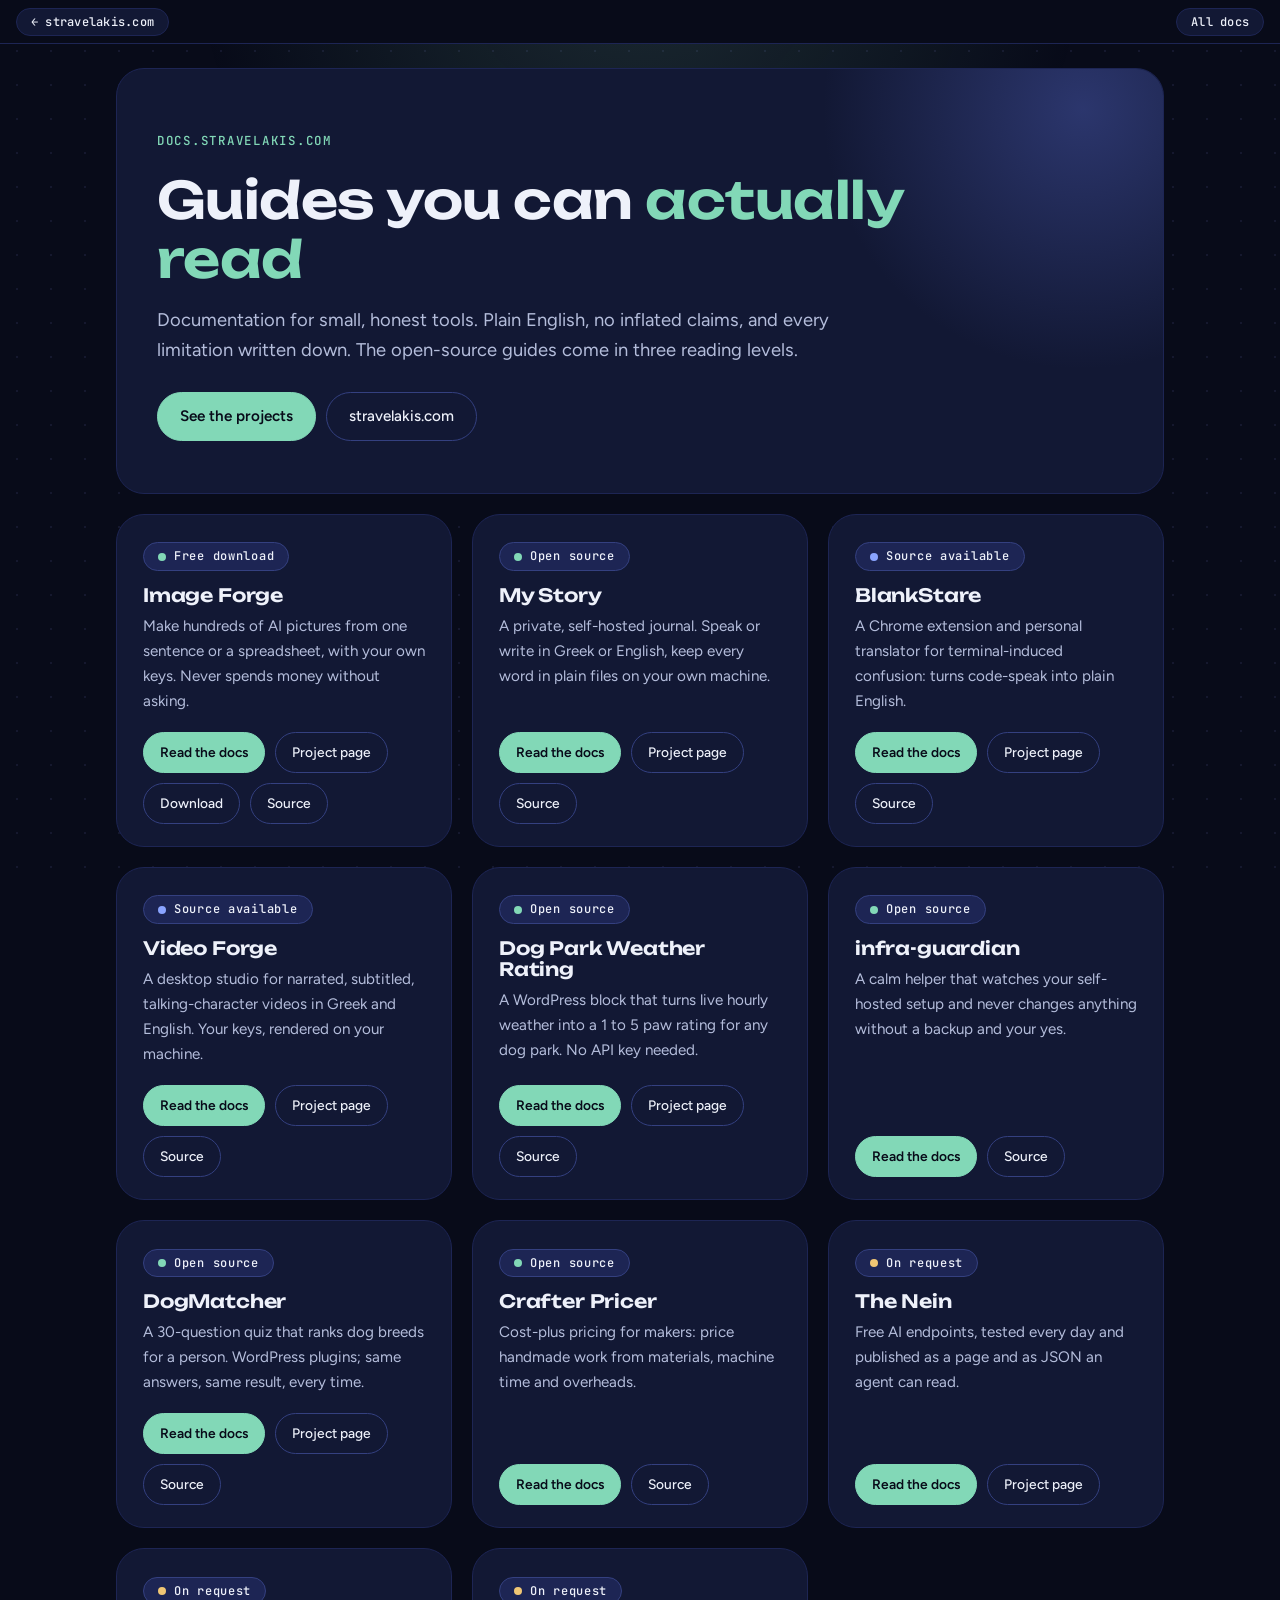
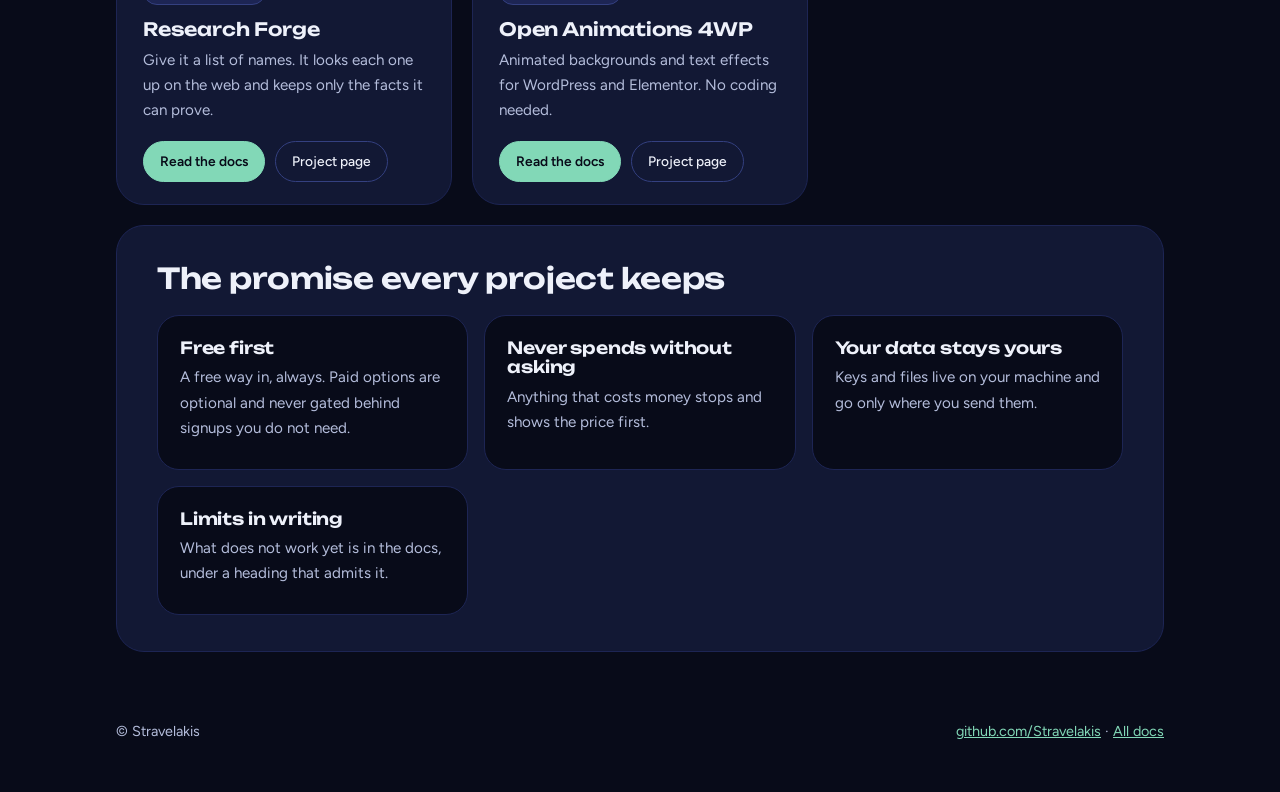
==== commit 786e8523: "Add DogMatcher and Crafter Pricer to the docs front page Co-Authored-By: Claude Opus 5.5 <noreply@an" ====
--- a/index.html
+++ b/index.html
@@ -4,7 +4,7 @@
 <meta charset="utf-8">
 <meta name="viewport" content="width=device-width, initial-scale=1">
 <title>Stravelakis documentation</title>
-<meta name="description" content="Plain-English guides for small, honest tools by Stravelakis: Image Forge, My Story, BlankStare, Video Forge, Dog Park Weather, infra-guardian, The Nein, Research Forge and Open Animations.">
+<meta name="description" content="Plain-English guides for small, honest tools by Stravelakis: Image Forge, My Story, BlankStare, Video Forge, Dog Park Weather, infra-guardian, DogMatcher, Crafter Pricer, The Nein, Research Forge and Open Animations.">
 <link rel="canonical" href="https://docs.stravelakis.com/">
 <link rel="icon" href="/favicon.svg" type="image/svg+xml">
 <meta name="theme-color" content="#080b19">
@@ -12,7 +12,7 @@
 <meta property="og:type" content="website">
 <meta property="og:site_name" content="Stravelakis documentation">
 <meta property="og:title" content="Stravelakis documentation">
-<meta property="og:description" content="Plain-English guides for small, honest tools by Stravelakis: Image Forge, My Story, BlankStare, Video Forge, Dog Park Weather, infra-guardian, The Nein, Research Forge and Open Animations.">
+<meta property="og:description" content="Plain-English guides for small, honest tools by Stravelakis: Image Forge, My Story, BlankStare, Video Forge, Dog Park Weather, infra-guardian, DogMatcher, Crafter Pricer, The Nein, Research Forge and Open Animations.">
 <meta property="og:url" content="https://docs.stravelakis.com/">
 <meta property="og:image" content="https://docs.stravelakis.com/og-image.png">
 <meta property="og:image:width" content="1200">
@@ -20,7 +20,7 @@
 <meta property="og:image:alt" content="Stravelakis documentation: plain-English guides for small, honest tools">
 <meta name="twitter:card" content="summary_large_image">
 <meta name="twitter:title" content="Stravelakis documentation">
-<meta name="twitter:description" content="Plain-English guides for small, honest tools by Stravelakis: Image Forge, My Story, BlankStare, Video Forge, Dog Park Weather, infra-guardian, The Nein, Research Forge and Open Animations.">
+<meta name="twitter:description" content="Plain-English guides for small, honest tools by Stravelakis: Image Forge, My Story, BlankStare, Video Forge, Dog Park Weather, infra-guardian, DogMatcher, Crafter Pricer, The Nein, Research Forge and Open Animations.">
 <meta name="twitter:image" content="https://docs.stravelakis.com/og-image.png">
 <link rel="preconnect" href="https://fonts.googleapis.com"><link rel="preconnect" href="https://fonts.gstatic.com" crossorigin><link href="https://fonts.googleapis.com/css2?family=Unbounded:wght@500;600;700&family=Figtree:wght@400;500;600&family=JetBrains+Mono:wght@500&display=swap" rel="stylesheet">
 <link rel="stylesheet" href="/docs.css">
@@ -74,6 +74,18 @@
 <h3><a href="/infra-guardian/">infra-guardian</a></h3>
 <p>A calm helper that watches your self-hosted setup and never changes anything without a backup and your yes.</p>
 <div class="btns"><a class="btn primary" href="/infra-guardian/">Read the docs</a><a class="btn" href="https://github.com/Stravelakis/infra-guardian">Source</a></div>
+</article>
+<article class="proj">
+<span><span class="pill "><i></i>Open source</span></span>
+<h3><a href="/skilitsa-dogmatcher/">DogMatcher</a></h3>
+<p>A 30-question quiz that ranks dog breeds for a person. WordPress plugins; same answers, same result, every time.</p>
+<div class="btns"><a class="btn primary" href="/skilitsa-dogmatcher/">Read the docs</a><a class="btn" href="https://stravelakis.com/project/dogmatcher/">Project page</a><a class="btn" href="https://github.com/Stravelakis/skilitsa-dogmatcher">Source</a></div>
+</article>
+<article class="proj">
+<span><span class="pill "><i></i>Open source</span></span>
+<h3><a href="/Crafter-pricer/">Crafter Pricer</a></h3>
+<p>Cost-plus pricing for makers: price handmade work from materials, machine time and overheads.</p>
+<div class="btns"><a class="btn primary" href="/Crafter-pricer/">Read the docs</a><a class="btn" href="https://github.com/Stravelakis/Crafter-pricer">Source</a></div>
 </article>
 <article class="proj">
 <span><span class="pill warm"><i></i>On request</span></span>
